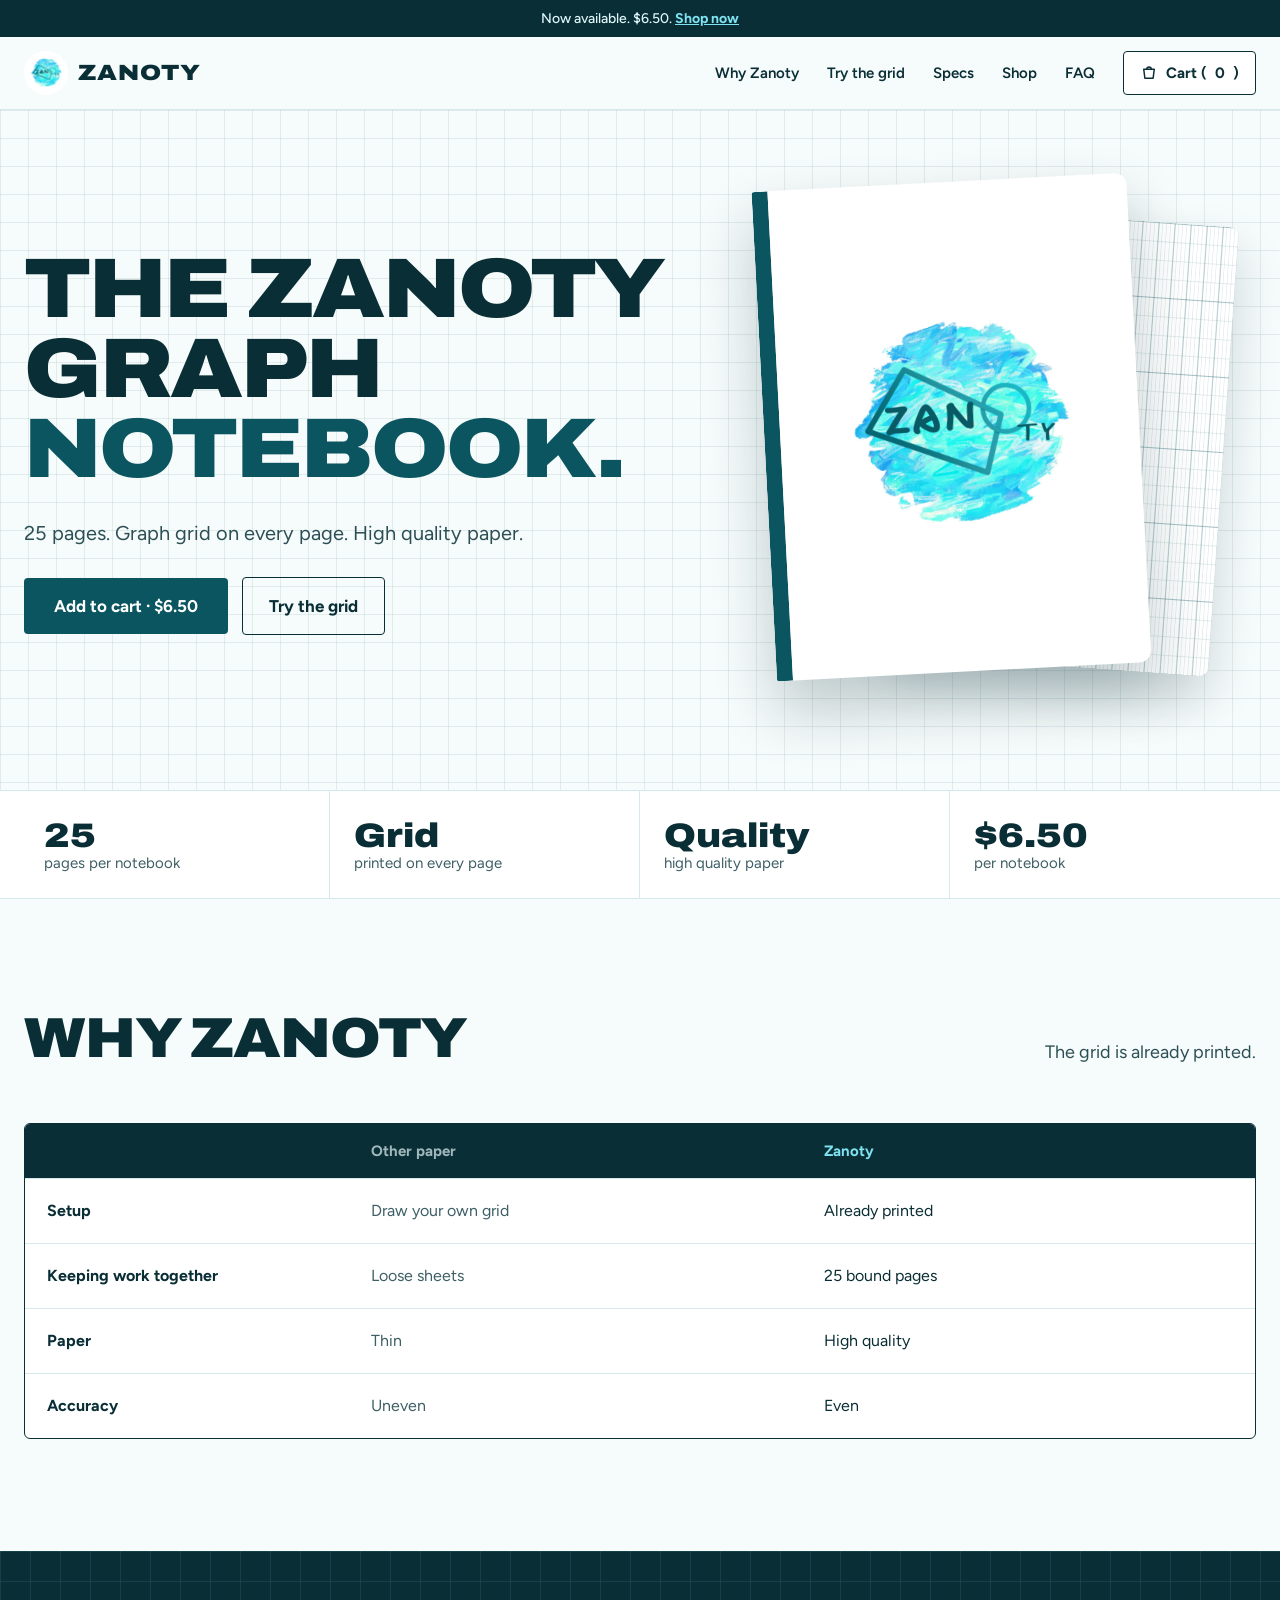
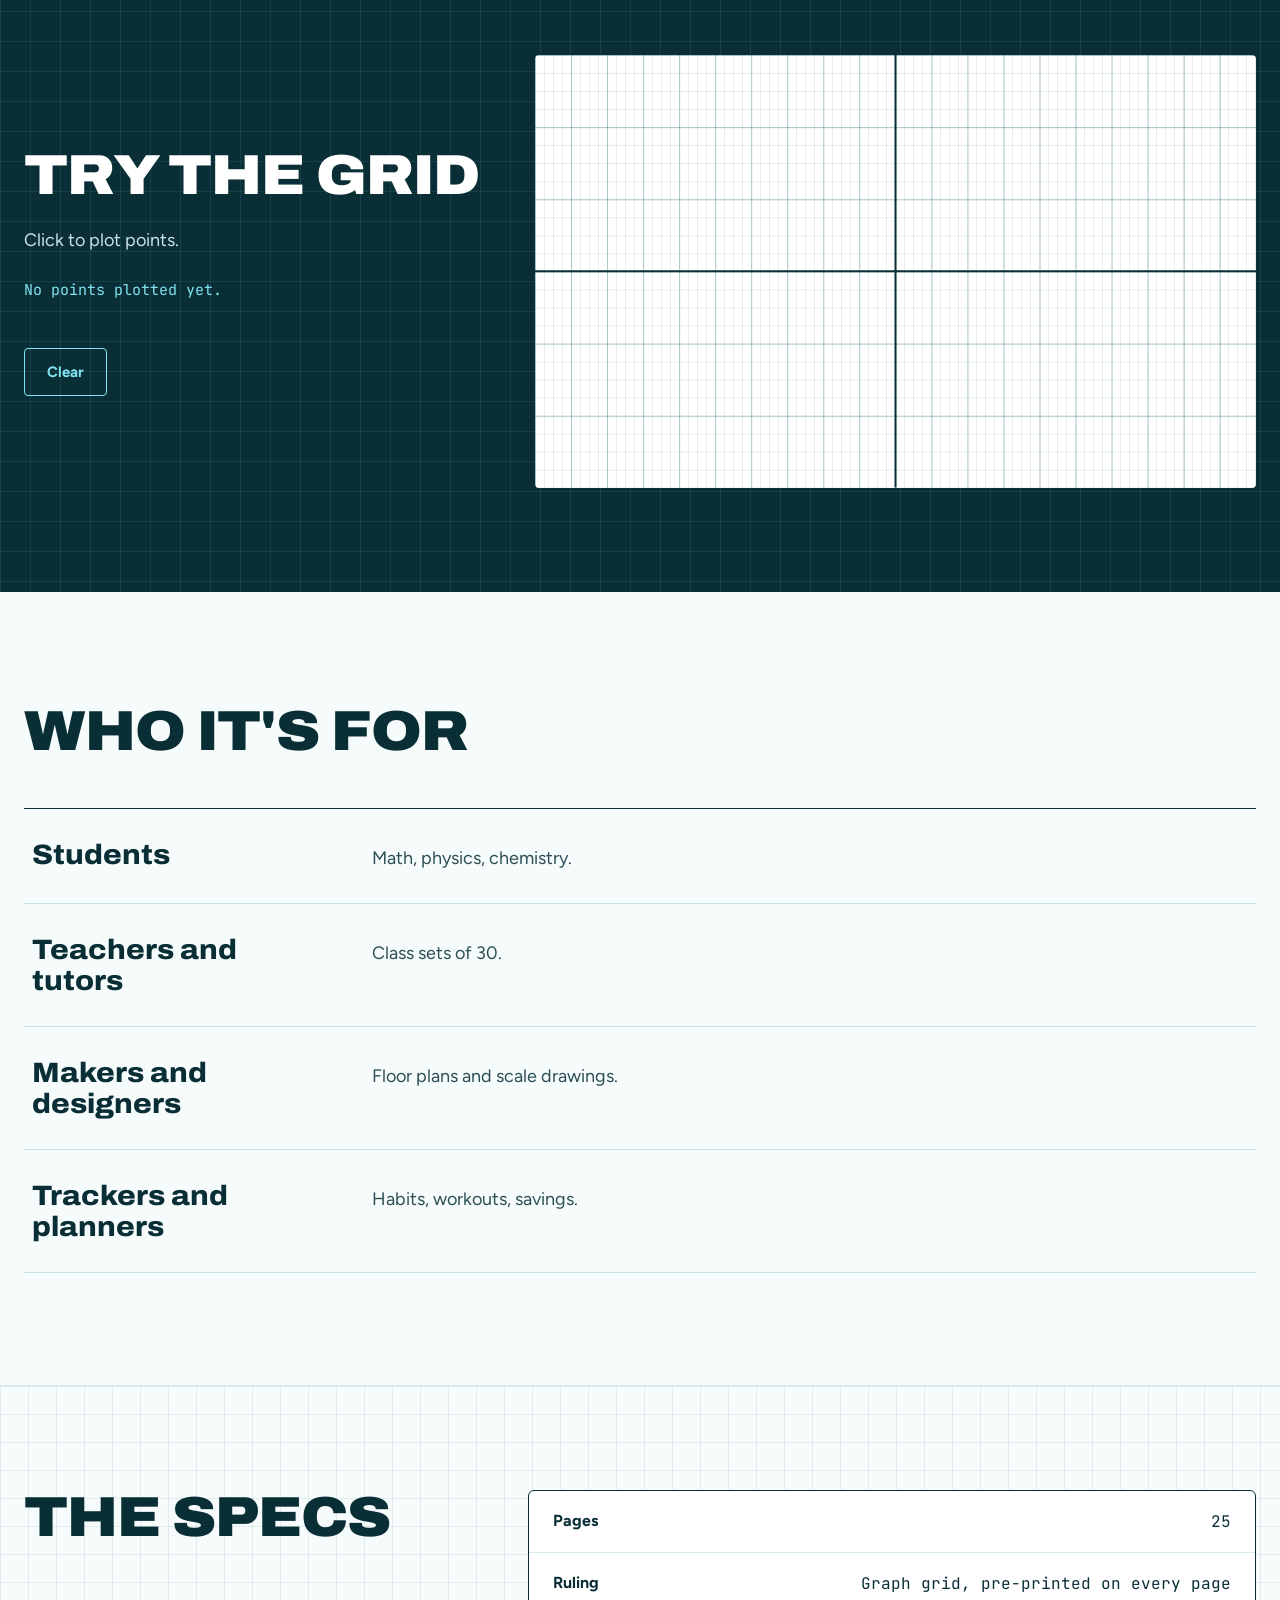
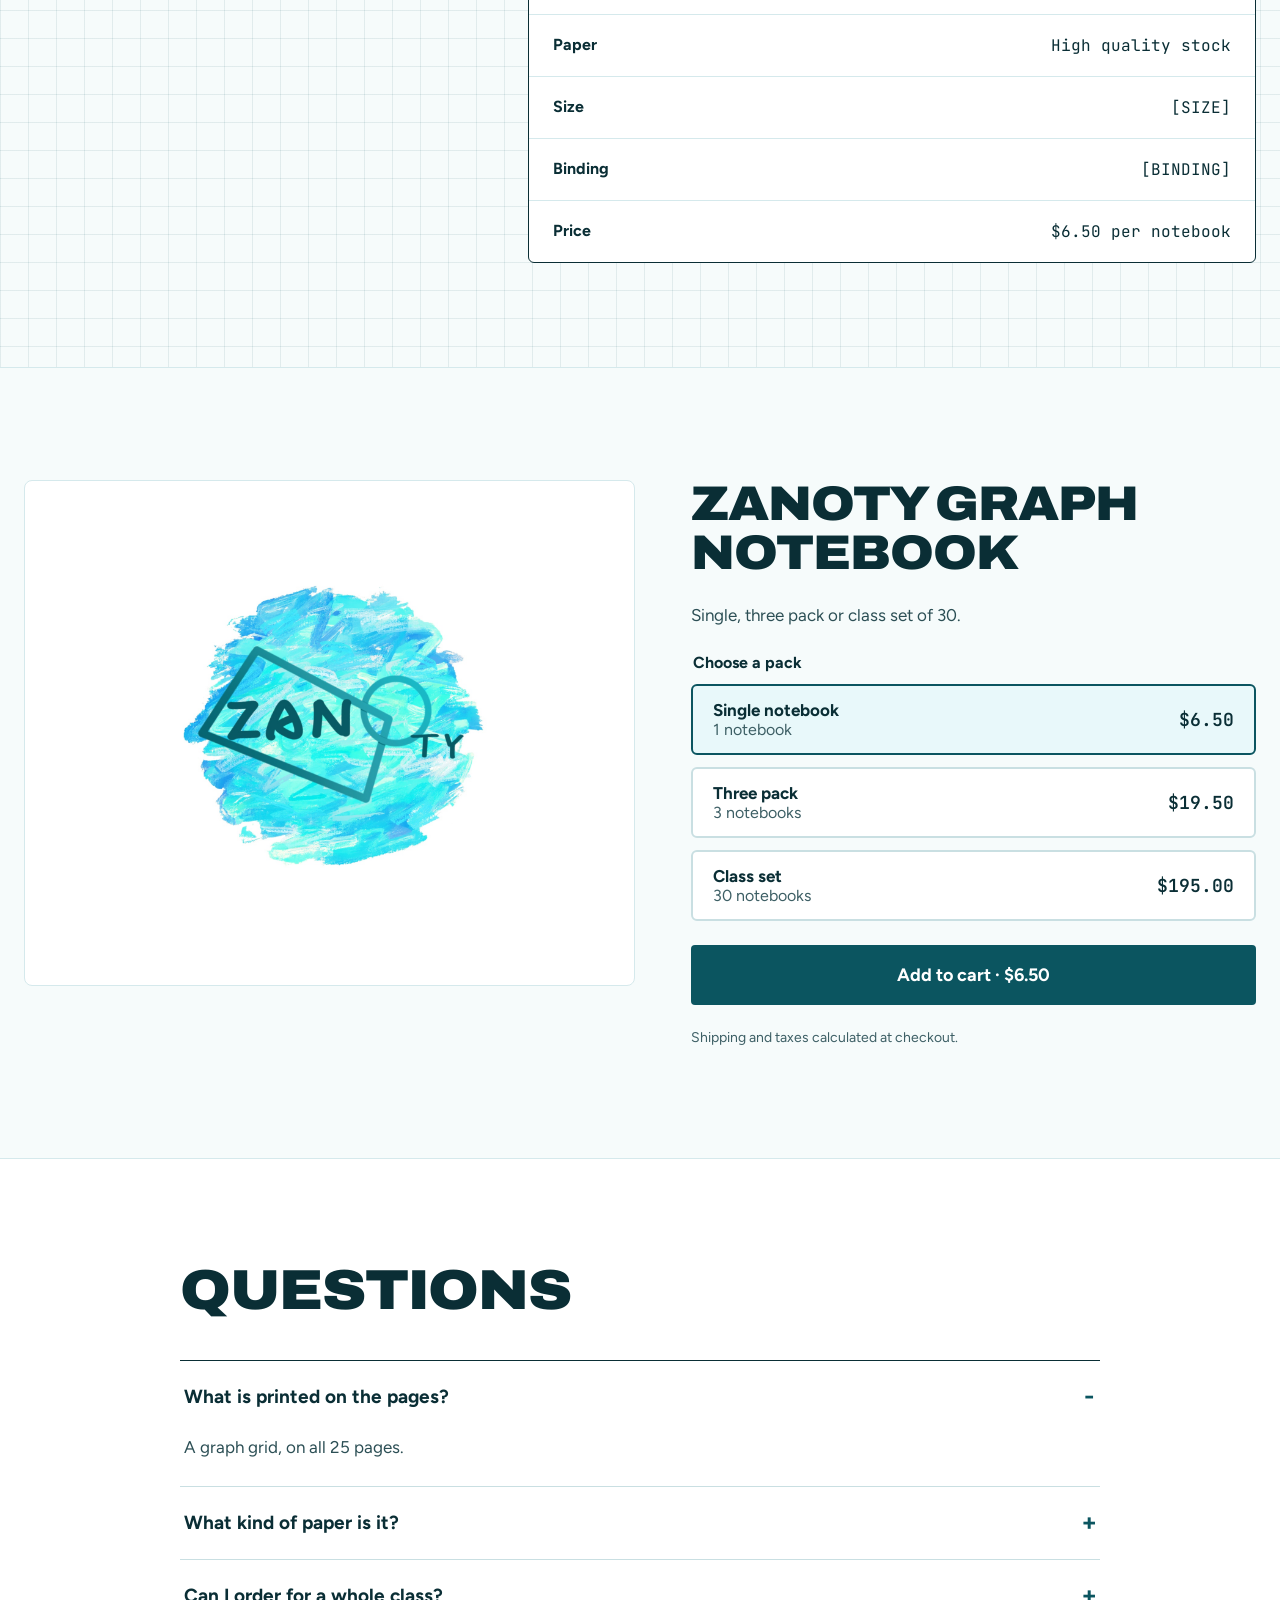
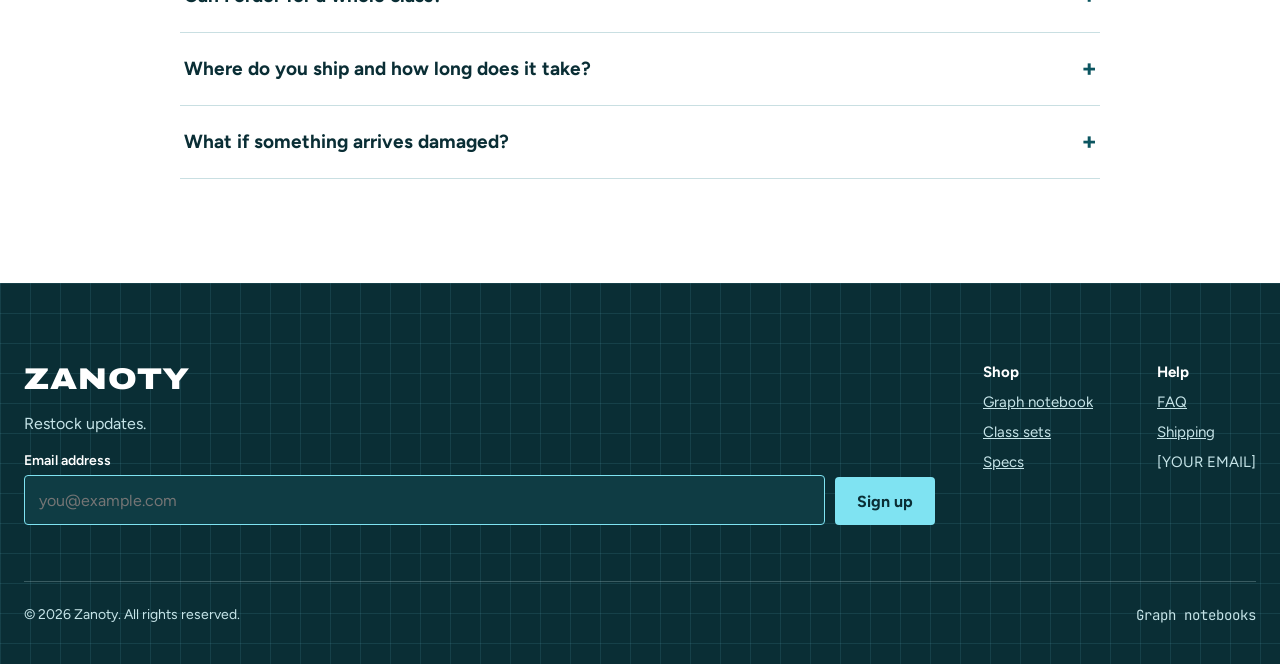
==== index.html @ 8ad33e3a "Add files via upload" ====
<!doctype html>
<html lang="en">
<head>
<meta charset="utf-8">
<meta name="viewport" content="width=device-width, initial-scale=1">
<title>Zanoty | Graph Notebook</title>
<meta name="description" content="Zanoty graph notebook. 25 pages, graph grid on every page, high quality paper. $6.50.">
<link rel="icon" href="zanoty-logo.jpg">
<link rel="preconnect" href="https://fonts.googleapis.com">
<link rel="preconnect" href="https://fonts.gstatic.com" crossorigin>
<link href="https://fonts.googleapis.com/css2?family=Archivo:wdth,wght@62..125,400..900&amp;family=Figtree:wght@400;500;600;700&amp;family=JetBrains+Mono:wght@400;600&amp;display=swap" rel="stylesheet">
<style>
body{margin:0}
html{scroll-behavior:smooth}
[hidden]{display:none!important}
button:focus-visible,a:focus-visible,input:focus-visible{outline:3px solid #1D9BB8;outline-offset:2px}
@media (prefers-reduced-motion:reduce){html{scroll-behavior:auto}}
a{color:#0B5560}a:hover{color:#06343B}
.grid{background-image:linear-gradient(rgba(11,85,96,0.09) 1px,transparent 1px),linear-gradient(90deg,rgba(11,85,96,0.09) 1px,transparent 1px);background-size:28px 28px}
.griddark{background-image:linear-gradient(rgba(127,227,242,0.10) 1px,transparent 1px),linear-gradient(90deg,rgba(127,227,242,0.10) 1px,transparent 1px);background-size:30px 30px}
.plot{background-color:#FFFFFF;background-image:linear-gradient(rgba(11,85,96,0.28) 1px,transparent 1px),linear-gradient(90deg,rgba(11,85,96,0.28) 1px,transparent 1px),linear-gradient(rgba(11,85,96,0.10) 1px,transparent 1px),linear-gradient(90deg,rgba(11,85,96,0.10) 1px,transparent 1px);background-size:5% 16.6667%,5% 16.6667%,1.25% 4.1667%,1.25% 4.1667%}
.navlink{text-decoration:none;color:#0A2E35;font-weight:600}
.navlink:hover{color:#0B5560;text-decoration:underline;text-underline-offset:6px}
.row:hover{background:rgba(60,207,224,0.08)}
</style>
</head>
<body>
<div style="font-family: 'Figtree', 'Segoe UI', Helvetica, sans-serif; color: #0A2E35; background: #F6FBFB; position: relative">

<div style="background: #0A2E35; color: #DDF6FA; font-size: 14px; padding: 10px 20px; text-align: center; font-weight: 500">Now available. $6.50. <a href="#shop" style="color: #7FE3F2; font-weight: 700">Shop now</a></div>

<header style="position: sticky; top: 0; z-index: 20; background: rgba(246,251,251,0.94); backdrop-filter: blur(8px); border-bottom: 1px solid #D5E9EC">
<div style="max-width: 1240px; margin: 0 auto; padding: 14px 24px; display: flex; flex-wrap: wrap; align-items: center; justify-content: space-between; gap: 16px">
<a href="#top" style="display: flex; align-items: center; gap: 10px; text-decoration: none; color: #0A2E35">
<img src="zanoty-logo.jpg" alt="" style="width: 44px; height: 44px; object-fit: cover; border-radius: 50%">
<span style="font-family: 'Archivo', sans-serif; font-stretch: 118%; font-weight: 900; font-size: 22px; letter-spacing: 1px">ZANOTY</span>
</a>
<nav aria-label="Main" style="display: flex; flex-wrap: wrap; align-items: center; gap: 28px; font-size: 15px">
<a class="navlink" href="#why">Why Zanoty</a>
<a class="navlink" href="#try">Try the grid</a>
<a class="navlink" href="#specs">Specs</a>
<a class="navlink" href="#shop">Shop</a>
<a class="navlink" href="#faq">FAQ</a>
<button type="button" data-action="openCart" aria-label="Open cart" style="display: flex; align-items: center; gap: 8px; height: 44px; padding: 0 16px; border: 1.5px solid #0A2E35; border-radius: 4px; background: #FFFFFF; color: #0A2E35; font-family: 'Figtree', sans-serif; font-weight: 700; font-size: 15px; cursor: pointer">
<svg width="18" height="18" viewBox="0 0 24 24" fill="none" stroke="currentColor" stroke-width="2" stroke-linecap="round" stroke-linejoin="round" aria-hidden="true"><path d="M5 7h14l-1.5 12h-11z"></path><path d="M9 7a3 3 0 0 1 6 0"></path></svg>
Cart (<span id="cartCount">0</span>)
</button>
</nav>
</div>
</header>

<section id="top" class="grid" style="border-bottom: 1px solid #D5E9EC">
<div style="max-width: 1240px; margin: 0 auto; padding: 72px 24px 88px; display: flex; flex-wrap: wrap; align-items: center; gap: 64px">
<div style="flex: 1 1 520px; min-width: 0; display: flex; flex-direction: column; gap: 28px">
<h1 style="margin: 0; font-family: 'Archivo', sans-serif; font-stretch: 112%; font-weight: 900; font-size: clamp(46px, 6.6vw, 92px); line-height: 0.95; letter-spacing: -2px; text-transform: uppercase">The Zanoty<br>graph<br><span style="color: #0B5560">notebook.</span></h1>
<p style="margin: 0; font-size: 20px; line-height: 1.6; max-width: 540px; color: #2C4F55">25 pages. Graph grid on every page. High quality paper.</p>
<div style="display: flex; flex-wrap: wrap; align-items: center; gap: 14px">
<button type="button" data-action="addSingle" style="height: 56px; padding: 0 30px; border: none; border-radius: 4px; background: #0B5560; color: #FFFFFF; font-family: 'Figtree', sans-serif; font-weight: 700; font-size: 17px; cursor: pointer">Add to cart · $6.50</button>
<a href="#try" style="display: flex; align-items: center; height: 56px; padding: 0 26px; border: 1.5px solid #0A2E35; border-radius: 4px; color: #0A2E35; text-decoration: none; font-weight: 700; font-size: 17px">Try the grid</a>
</div>
</div>
<div style="flex: 1 1 400px; min-width: 0; display: flex; justify-content: center">
<div style="position: relative; width: 100%; max-width: 460px; height: 520px">
<div class="plot" style="position: absolute; right: 0; top: 34px; width: 70%; height: 450px; border-radius: 2px 10px 10px 2px; box-shadow: 0 24px 48px rgba(10,46,53,0.18); transform: rotate(4deg)"></div>
<div style="position: absolute; left: 0; top: 0; width: 78%; height: 490px; background: #FFFFFF; border-radius: 3px 12px 12px 3px; box-shadow: 0 30px 60px rgba(10,46,53,0.24); border-left: 16px solid #0B5560; transform: rotate(-3deg); display: flex; flex-direction: column; align-items: center; justify-content: center; gap: 10px">
<img src="zanoty-logo.jpg" alt="Zanoty notebook cover" style="width: 88%; height: auto">
</div>
</div>
</div>
</div>
<div style="border-top: 1px solid #D5E9EC; background: #FFFFFF">
<div style="max-width: 1240px; margin: 0 auto; display: grid; grid-template-columns: repeat(auto-fit, minmax(220px, 1fr))">
<div style="padding: 26px 24px; border-right: 1px solid #D5E9EC"><div style="font-family: 'Archivo', sans-serif; font-stretch: 115%; font-weight: 900; font-size: 34px">25</div><div style="color: #3D5F65; font-size: 15px">pages per notebook</div></div>
<div style="padding: 26px 24px; border-right: 1px solid #D5E9EC"><div style="font-family: 'Archivo', sans-serif; font-stretch: 115%; font-weight: 900; font-size: 34px">Grid</div><div style="color: #3D5F65; font-size: 15px">printed on every page</div></div>
<div style="padding: 26px 24px; border-right: 1px solid #D5E9EC"><div style="font-family: 'Archivo', sans-serif; font-stretch: 115%; font-weight: 900; font-size: 34px">Quality</div><div style="color: #3D5F65; font-size: 15px">high quality paper</div></div>
<div style="padding: 26px 24px"><div style="font-family: 'Archivo', sans-serif; font-stretch: 115%; font-weight: 900; font-size: 34px">$6.50</div><div style="color: #3D5F65; font-size: 15px">per notebook</div></div>
</div>
</div>
</section>

<section id="why" style="max-width: 1240px; margin: 0 auto; padding: 112px 24px">
<div style="display: flex; flex-wrap: wrap; gap: 48px; align-items: flex-end; justify-content: space-between; margin-bottom: 56px">
<h2 style="margin: 0; font-family: 'Archivo', sans-serif; font-stretch: 110%; font-weight: 900; font-size: clamp(36px, 4.4vw, 60px); line-height: 1; letter-spacing: -1px; text-transform: uppercase; max-width: 680px">Why Zanoty</h2>
<p style="margin: 0; font-size: 18px; line-height: 1.65; color: #2C4F55; max-width: 420px">The grid is already printed.</p>
</div>
<div style="border: 1.5px solid #0A2E35; border-radius: 6px; overflow: hidden; background: #FFFFFF">
<div style="display: grid; grid-template-columns: minmax(140px, 1fr) minmax(0, 1.4fr) minmax(0, 1.4fr); background: #0A2E35; color: #FFFFFF; font-weight: 700; font-size: 15px">
<div style="padding: 18px 22px"></div>
<div style="padding: 18px 22px; color: #9FB8BC">Other paper</div>
<div style="padding: 18px 22px; color: #7FE3F2">Zanoty</div>
</div>
<div class="row" style="display: grid; grid-template-columns: minmax(140px, 1fr) minmax(0, 1.4fr) minmax(0, 1.4fr); border-top: 1px solid #D5E9EC; font-size: 16px; line-height: 1.5">
<div style="padding: 20px 22px; font-weight: 700">Setup</div>
<div style="padding: 20px 22px; color: #3D5F65">Draw your own grid</div>
<div style="padding: 20px 22px">Already printed</div>
</div>
<div class="row" style="display: grid; grid-template-columns: minmax(140px, 1fr) minmax(0, 1.4fr) minmax(0, 1.4fr); border-top: 1px solid #D5E9EC; font-size: 16px; line-height: 1.5">
<div style="padding: 20px 22px; font-weight: 700">Keeping work together</div>
<div style="padding: 20px 22px; color: #3D5F65">Loose sheets</div>
<div style="padding: 20px 22px">25 bound pages</div>
</div>
<div class="row" style="display: grid; grid-template-columns: minmax(140px, 1fr) minmax(0, 1.4fr) minmax(0, 1.4fr); border-top: 1px solid #D5E9EC; font-size: 16px; line-height: 1.5">
<div style="padding: 20px 22px; font-weight: 700">Paper</div>
<div style="padding: 20px 22px; color: #3D5F65">Thin</div>
<div style="padding: 20px 22px">High quality</div>
</div>
<div class="row" style="display: grid; grid-template-columns: minmax(140px, 1fr) minmax(0, 1.4fr) minmax(0, 1.4fr); border-top: 1px solid #D5E9EC; font-size: 16px; line-height: 1.5">
<div style="padding: 20px 22px; font-weight: 700">Accuracy</div>
<div style="padding: 20px 22px; color: #3D5F65">Uneven</div>
<div style="padding: 20px 22px">Even</div>
</div>
</div>
</section>

<section id="try" class="griddark" style="background-color: #0A2E35; color: #FFFFFF">
<div style="max-width: 1240px; margin: 0 auto; padding: 104px 24px; display: flex; flex-wrap: wrap; gap: 56px; align-items: center">
<div style="flex: 1 1 340px; min-width: 0; display: flex; flex-direction: column; gap: 22px">
<h2 style="margin: 0; font-family: 'Archivo', sans-serif; font-stretch: 110%; font-weight: 900; font-size: clamp(36px, 4.4vw, 58px); line-height: 1; letter-spacing: -1px; text-transform: uppercase">Try the grid</h2>
<p style="margin: 0; font-size: 18px; line-height: 1.65; color: #C6E4E8">Click to plot points.</p>
<div style="font-family: 'JetBrains Mono', Consolas, monospace; font-size: 15px; color: #7FE3F2; min-height: 48px; line-height: 1.7"><span id="coordText">No points plotted yet.</span></div>
<button type="button" data-action="clearPlot" style="align-self: flex-start; height: 48px; padding: 0 22px; border: 1.5px solid #7FE3F2; border-radius: 4px; background: transparent; color: #7FE3F2; font-family: 'Figtree', sans-serif; font-weight: 700; font-size: 15px; cursor: pointer">Clear</button>
</div>
<div style="flex: 1.4 1 560px; min-width: 0; overflow-x: auto">
<div class="plot" id="plotArea" data-action="plot" style="position: relative; min-width: 520px; aspect-ratio: 5 / 3; border-radius: 4px; cursor: crosshair; box-shadow: 0 30px 60px rgba(0,0,0,0.35)">
<svg viewBox="0 0 20 12" preserveAspectRatio="none" width="100%" height="100%" aria-hidden="true" style="position: absolute; inset: 0; pointer-events: none">
<line x1="10" y1="0" x2="10" y2="12" stroke="#0A2E35" stroke-width="2" vector-effect="non-scaling-stroke"></line>
<line x1="0" y1="6" x2="20" y2="6" stroke="#0A2E35" stroke-width="2" vector-effect="non-scaling-stroke"></line>
<polyline id="poly" points="" fill="none" stroke="#1D9BB8" stroke-width="3.5" stroke-linejoin="round" stroke-linecap="round" vector-effect="non-scaling-stroke"></polyline>
</svg>

</div>
</div>
</div>
</section>

<section style="max-width: 1240px; margin: 0 auto; padding: 112px 24px">
<h2 style="margin: 0 0 48px; font-family: 'Archivo', sans-serif; font-stretch: 110%; font-weight: 900; font-size: clamp(36px, 4.4vw, 60px); line-height: 1; letter-spacing: -1px; text-transform: uppercase">Who it's for</h2>
<div style="border-top: 1.5px solid #0A2E35">
<div class="row" style="display: flex; flex-wrap: wrap; gap: 12px 40px; padding: 30px 8px; border-bottom: 1px solid #C9DFE2; align-items: baseline">
<div style="flex: 0 0 300px; font-family: 'Archivo', sans-serif; font-stretch: 108%; font-weight: 800; font-size: 28px">Students</div>
<p style="flex: 1 1 380px; margin: 0; font-size: 18px; line-height: 1.6; color: #2C4F55">Math, physics, chemistry.</p>
</div>
<div class="row" style="display: flex; flex-wrap: wrap; gap: 12px 40px; padding: 30px 8px; border-bottom: 1px solid #C9DFE2; align-items: baseline">
<div style="flex: 0 0 300px; font-family: 'Archivo', sans-serif; font-stretch: 108%; font-weight: 800; font-size: 28px">Teachers and tutors</div>
<p style="flex: 1 1 380px; margin: 0; font-size: 18px; line-height: 1.6; color: #2C4F55">Class sets of 30.</p>
</div>
<div class="row" style="display: flex; flex-wrap: wrap; gap: 12px 40px; padding: 30px 8px; border-bottom: 1px solid #C9DFE2; align-items: baseline">
<div style="flex: 0 0 300px; font-family: 'Archivo', sans-serif; font-stretch: 108%; font-weight: 800; font-size: 28px">Makers and designers</div>
<p style="flex: 1 1 380px; margin: 0; font-size: 18px; line-height: 1.6; color: #2C4F55">Floor plans and scale drawings.</p>
</div>
<div class="row" style="display: flex; flex-wrap: wrap; gap: 12px 40px; padding: 30px 8px; border-bottom: 1px solid #C9DFE2; align-items: baseline">
<div style="flex: 0 0 300px; font-family: 'Archivo', sans-serif; font-stretch: 108%; font-weight: 800; font-size: 28px">Trackers and planners</div>
<p style="flex: 1 1 380px; margin: 0; font-size: 18px; line-height: 1.6; color: #2C4F55">Habits, workouts, savings.</p>
</div>
</div>
</section>

<section id="specs" class="grid" style="border-top: 1px solid #D5E9EC; border-bottom: 1px solid #D5E9EC">
<div style="max-width: 1240px; margin: 0 auto; padding: 104px 24px; display: flex; flex-wrap: wrap; gap: 56px">
<div style="flex: 1 1 320px; min-width: 0">
<h2 style="margin: 0 0 18px; font-family: 'Archivo', sans-serif; font-stretch: 110%; font-weight: 900; font-size: clamp(36px, 4.4vw, 58px); line-height: 1; letter-spacing: -1px; text-transform: uppercase">The specs</h2>

</div>
<dl style="flex: 1.6 1 520px; min-width: 0; margin: 0; background: #FFFFFF; border: 1.5px solid #0A2E35; border-radius: 6px">
<div style="display: flex; flex-wrap: wrap; justify-content: space-between; gap: 8px 24px; padding: 20px 24px; border-bottom: 1px solid #D5E9EC"><dt style="font-weight: 700">Pages</dt><dd style="margin: 0; font-family: 'JetBrains Mono', monospace">25</dd></div>
<div style="display: flex; flex-wrap: wrap; justify-content: space-between; gap: 8px 24px; padding: 20px 24px; border-bottom: 1px solid #D5E9EC"><dt style="font-weight: 700">Ruling</dt><dd style="margin: 0; font-family: 'JetBrains Mono', monospace">Graph grid, pre-printed on every page</dd></div>
<div style="display: flex; flex-wrap: wrap; justify-content: space-between; gap: 8px 24px; padding: 20px 24px; border-bottom: 1px solid #D5E9EC"><dt style="font-weight: 700">Paper</dt><dd style="margin: 0; font-family: 'JetBrains Mono', monospace">High quality stock</dd></div>
<div style="display: flex; flex-wrap: wrap; justify-content: space-between; gap: 8px 24px; padding: 20px 24px; border-bottom: 1px solid #D5E9EC"><dt style="font-weight: 700">Size</dt><dd style="margin: 0; font-family: 'JetBrains Mono', monospace">[SIZE]</dd></div>
<div style="display: flex; flex-wrap: wrap; justify-content: space-between; gap: 8px 24px; padding: 20px 24px; border-bottom: 1px solid #D5E9EC"><dt style="font-weight: 700">Binding</dt><dd style="margin: 0; font-family: 'JetBrains Mono', monospace">[BINDING]</dd></div>
<div style="display: flex; flex-wrap: wrap; justify-content: space-between; gap: 8px 24px; padding: 20px 24px"><dt style="font-weight: 700">Price</dt><dd style="margin: 0; font-family: 'JetBrains Mono', monospace">$6.50 per notebook</dd></div>
</dl>
</div>
</section>

<section id="shop" style="max-width: 1240px; margin: 0 auto; padding: 112px 24px">
<div style="display: flex; flex-wrap: wrap; gap: 56px; align-items: flex-start">
<div style="flex: 1 1 420px; min-width: 0; background: #FFFFFF; border: 1px solid #D5E9EC; border-radius: 8px; padding: 32px; display: flex; justify-content: center">
<img src="zanoty-logo.jpg" alt="Zanoty graph notebook" style="width: 100%; max-width: 440px; height: auto">
</div>
<div style="flex: 1 1 440px; min-width: 0; display: flex; flex-direction: column; gap: 24px">
<h2 style="margin: 0; font-family: 'Archivo', sans-serif; font-stretch: 110%; font-weight: 900; font-size: clamp(34px, 3.8vw, 50px); line-height: 1; letter-spacing: -1px; text-transform: uppercase">Zanoty Graph Notebook</h2>
<p style="margin: 0; font-size: 17px; line-height: 1.65; color: #2C4F55">Single, three pack or class set of 30.</p>
<fieldset style="margin: 0; padding: 0; border: none; display: flex; flex-direction: column; gap: 12px">
<legend style="font-weight: 700; margin-bottom: 12px">Choose a pack</legend>
<div id="packs" style="display: flex; flex-direction: column; gap: 12px"></div>
</fieldset>
<button type="button" data-action="addSelected" style="height: 60px; border: none; border-radius: 4px; background: #0B5560; color: #FFFFFF; font-family: 'Figtree', sans-serif; font-weight: 700; font-size: 18px; cursor: pointer">Add to cart · <span id="selectedPrice">$6.50</span></button>
<p style="margin: 0; font-size: 14px; color: #3D5F65">Shipping and taxes calculated at checkout.</p>
</div>
</div>
</section>

<section id="faq" style="border-top: 1px solid #D5E9EC; background: #FFFFFF">
<div style="max-width: 920px; margin: 0 auto; padding: 104px 24px">
<h2 style="margin: 0 0 40px; font-family: 'Archivo', sans-serif; font-stretch: 110%; font-weight: 900; font-size: clamp(36px, 4.4vw, 58px); line-height: 1; letter-spacing: -1px; text-transform: uppercase">Questions</h2>
<div style="border-top: 1.5px solid #0A2E35">
<div id="faqs"></div>
</div>
</div>
</section>

<footer class="griddark" style="background-color: #0A2E35; color: #C6E4E8">
<div style="max-width: 1240px; margin: 0 auto; padding: 80px 24px 40px; display: flex; flex-direction: column; gap: 56px">
<div style="display: flex; flex-wrap: wrap; gap: 48px; justify-content: space-between">
<div style="flex: 1 1 380px; min-width: 0; display: flex; flex-direction: column; gap: 16px">
<span style="font-family: 'Archivo', sans-serif; font-stretch: 118%; font-weight: 900; font-size: 30px; color: #FFFFFF; letter-spacing: 1px">ZANOTY</span>
<p style="margin: 0; font-size: 16px; line-height: 1.6; max-width: 360px">Restock updates.</p>
<div id="signupForm" style="display: flex; flex-wrap: wrap; gap: 10px; align-items: flex-end">
<div style="display: flex; flex-direction: column; gap: 6px; flex: 1 1 220px">
<label for="zanoty-email" style="font-size: 14px; font-weight: 600; color: #FFFFFF">Email address</label>
<input id="zanoty-email" type="email" placeholder="you@example.com" style="height: 48px; padding: 0 14px; border: 1.5px solid #7FE3F2; border-radius: 4px; background: #0F3C44; color: #FFFFFF; font-family: 'Figtree', sans-serif; font-size: 16px">
</div>
<button type="button" data-action="subscribe" style="height: 48px; padding: 0 22px; border: none; border-radius: 4px; background: #7FE3F2; color: #0A2E35; font-family: 'Figtree', sans-serif; font-weight: 700; font-size: 16px; cursor: pointer">Sign up</button>
</div>

<p id="thanks" hidden role="status" style="margin: 0; font-weight: 700; color: #7FE3F2">Thanks for signing up.</p>

</div>
<div style="display: flex; flex-wrap: wrap; gap: 64px">
<div style="display: flex; flex-direction: column; gap: 12px; font-size: 15px">
<span style="font-weight: 700; color: #FFFFFF">Shop</span>
<a href="#shop" style="color: #C6E4E8">Graph notebook</a>
<a href="#shop" style="color: #C6E4E8">Class sets</a>
<a href="#specs" style="color: #C6E4E8">Specs</a>
</div>
<div style="display: flex; flex-direction: column; gap: 12px; font-size: 15px">
<span style="font-weight: 700; color: #FFFFFF">Help</span>
<a href="#faq" style="color: #C6E4E8">FAQ</a>
<a href="#faq" style="color: #C6E4E8">Shipping</a>
<span>[YOUR EMAIL]</span>
</div>
</div>
</div>
<div style="display: flex; flex-wrap: wrap; justify-content: space-between; gap: 12px; padding-top: 24px; border-top: 1px solid rgba(198,228,232,0.25); font-size: 14px">
<span>© 2026 Zanoty. All rights reserved.</span>
<span style="font-family: 'JetBrains Mono', monospace">Graph notebooks</span>
</div>
</div>
</footer>

<div id="cartDrawer" hidden style="position: fixed; inset: 0; z-index: 50; display: flex; justify-content: flex-end">
<button type="button" aria-label="Close cart" data-action="closeCart" style="position: absolute; inset: 0; border: none; background: rgba(10,46,53,0.45); cursor: pointer"></button>
<aside aria-label="Cart" style="position: relative; width: 100%; max-width: 420px; height: 100%; background: #FFFFFF; box-shadow: -20px 0 50px rgba(10,46,53,0.25); display: flex; flex-direction: column">
<div style="display: flex; justify-content: space-between; align-items: center; padding: 22px 24px; border-bottom: 1px solid #D5E9EC">
<span style="font-family: 'Archivo', sans-serif; font-stretch: 112%; font-weight: 900; font-size: 22px; text-transform: uppercase">Your cart</span>
<button type="button" data-action="closeCart" aria-label="Close cart" style="width: 44px; height: 44px; border: 1.5px solid #0A2E35; border-radius: 4px; background: #FFFFFF; cursor: pointer; display: flex; align-items: center; justify-content: center"><svg width="18" height="18" viewBox="0 0 24 24" fill="none" stroke="#0A2E35" stroke-width="2.2" stroke-linecap="round" aria-hidden="true"><path d="M6 6l12 12M18 6L6 18"></path></svg></button>
</div>
<div style="flex: 1; overflow-y: auto; padding: 8px 24px">
<p id="cartEmpty" style="margin: 32px 0; font-size: 17px; color: #3D5F65">Your cart is empty.</p>

<div id="cartLines"></div>
</div>
<div style="padding: 22px 24px; border-top: 1px solid #D5E9EC; display: flex; flex-direction: column; gap: 14px">
<div style="display: flex; justify-content: space-between; font-size: 18px"><span style="font-weight: 700">Subtotal</span><span style="font-family: 'JetBrains Mono', monospace; font-weight: 600"><span id="subtotal">$0.00</span></span></div>
<button type="button" style="height: 56px; border: none; border-radius: 4px; background: #0B5560; color: #FFFFFF; font-family: 'Figtree', sans-serif; font-weight: 700; font-size: 17px; cursor: pointer">Checkout</button>
</div>
</aside>
</div>


</div>

<script>
(function(){
  var PRICE=6.5;
  function money(v){return '$'+v.toFixed(2);}
  function esc(t){var d=document.createElement('div');d.textContent=t;return d.innerHTML;}
  var packs=[
    {id:'one',name:'Single notebook',units:1,detail:'1 notebook'},
    {id:'three',name:'Three pack',units:3,detail:'3 notebooks'},
    {id:'cls',name:'Class set',units:30,detail:'30 notebooks'}
  ];
  var faqs=[
    {q:'What is printed on the pages?',a:'A graph grid, on all 25 pages.'},
    {q:'What kind of paper is it?',a:'Zanoty notebooks use high quality paper. [PAPER DETAILS]'},
    {q:'Can I order for a whole class?',a:'Yes. 30 notebooks at $6.50 each. Larger orders: [YOUR EMAIL].'},
    {q:'Where do you ship and how long does it take?',a:'[SHIPPING REGIONS AND DELIVERY TIMES]'},
    {q:'What if something arrives damaged?',a:'[RETURN AND REPLACEMENT POLICY]'}
  ];
  var state={points:[],pack:'one',cart:{one:0,three:0,cls:0},faq:0};
  var $=function(id){return document.getElementById(id);};

  function renderPacks(){
    $('packs').innerHTML=packs.map(function(p){
      var on=state.pack===p.id;
      return '<button type="button" data-pack="'+p.id+'" aria-pressed="'+on+'" style="display:flex;justify-content:space-between;align-items:center;gap:16px;width:100%;min-height:64px;padding:14px 20px;border:2px solid '+(on?'#0B5560':'#C9DFE2')+';border-radius:6px;background:'+(on?'#E8F8FA':'#FFFFFF')+';color:#0A2E35;font-family:Figtree,sans-serif;font-size:16px;text-align:left;cursor:pointer">'
        +'<span><strong style="display:block;font-size:17px">'+p.name+'</strong><span style="color:#3D5F65">'+p.detail+'</span></span>'
        +'<span style="font-family:\'JetBrains Mono\',monospace;font-weight:600;font-size:18px">'+money(p.units*PRICE)+'</span></button>';
    }).join('');
    var sel=packs.filter(function(p){return p.id===state.pack;})[0];
    $('selectedPrice').textContent=money(sel.units*PRICE);
  }
  function renderFaqs(){
    $('faqs').innerHTML=faqs.map(function(f,i){
      var open=state.faq===i;
      return '<div style="border-bottom:1px solid #C9DFE2">'
        +'<button type="button" data-faq="'+i+'" aria-expanded="'+open+'" style="width:100%;min-height:72px;display:flex;justify-content:space-between;align-items:center;gap:20px;padding:18px 4px;border:none;background:transparent;color:#0A2E35;font-family:Figtree,sans-serif;font-weight:700;font-size:19px;text-align:left;cursor:pointer">'
        +'<span>'+f.q+'</span><span aria-hidden="true" style="font-family:\'JetBrains Mono\',monospace;font-size:24px;color:#0B5560">'+(open?'-':'+')+'</span></button>'
        +(open?'<p style="margin:0;padding:0 4px 24px;font-size:17px;line-height:1.7;color:#2C4F55;max-width:720px">'+f.a+'</p>':'')
        +'</div>';
    }).join('');
  }
  function renderCart(){
    var count=0,lines=[];
    packs.forEach(function(p){
      var n=state.cart[p.id];
      if(n>0){
        var nb=n*p.units;count+=nb;
        lines.push('<div style="display:flex;justify-content:space-between;align-items:center;gap:12px;padding:18px 0;border-bottom:1px solid #E3F0F2"><div style="display:flex;flex-direction:column;gap:4px"><strong>'+p.name+' × '+n+'</strong><span style="font-size:14px;color:#3D5F65">'+nb+' notebook'+(nb===1?'':'s')+'</span><button type="button" data-remove="'+p.id+'" style="align-self:flex-start;padding:6px 0;border:none;background:none;color:#0B5560;font-family:Figtree,sans-serif;font-size:14px;font-weight:600;text-decoration:underline;cursor:pointer">Remove one</button></div><span style="font-family:\'JetBrains Mono\',monospace;font-weight:600">'+money(nb*PRICE)+'</span></div>');
      }
    });
    $('cartLines').innerHTML=lines.join('');
    $('cartEmpty').hidden=lines.length>0;
    $('cartCount').textContent=count;
    $('subtotal').textContent=money(count*PRICE);
  }
  function renderPlot(){
    var area=$('plotArea');
    area.querySelectorAll('.dot').forEach(function(d){d.remove();});
    state.points.forEach(function(p){
      var d=document.createElement('div');d.className='dot';
      d.style.cssText='position:absolute;left:'+(p.x/20*100)+'%;top:'+(p.y/12*100)+'%;width:14px;height:14px;margin:-7px 0 0 -7px;border-radius:50%;background:#0A2E35;border:3px solid #FFFFFF;box-sizing:border-box;pointer-events:none';
      area.appendChild(d);
    });
    $('poly').setAttribute('points',state.points.map(function(p){return p.x+','+p.y;}).join(' '));
    $('coordText').textContent=state.points.length?state.points.map(function(p){return '('+(p.x-10)+', '+(6-p.y)+')';}).join('  '):'No points plotted yet.';
  }
  function addPack(id){state.cart[id]++;renderCart();openCart();}
  function openCart(){$('cartDrawer').hidden=false;document.body.style.overflow='hidden';}
  function closeCart(){$('cartDrawer').hidden=true;document.body.style.overflow='';}

  var actions={
    openCart:openCart,closeCart:closeCart,
    addSingle:function(){addPack('one');},
    addSelected:function(){addPack(state.pack);},
    clearPlot:function(){state.points=[];renderPlot();},
    plot:function(e,el){
      var r=el.getBoundingClientRect();
      var x=Math.max(0,Math.min(20,Math.round((e.clientX-r.left)/r.width*20)));
      var y=Math.max(0,Math.min(12,Math.round((e.clientY-r.top)/r.height*12)));
      state.points=state.points.concat([{x:x,y:y}]).slice(-12);renderPlot();
    },
    subscribe:function(){
      var v=$('zanoty-email').value;
      if(v.indexOf('@')>0){$('signupForm').hidden=true;$('thanks').hidden=false;}
    }
  };
  document.addEventListener('click',function(e){
    var t=e.target.closest('[data-pack],[data-faq],[data-remove],[data-action]');
    if(!t)return;
    if(t.dataset.pack){state.pack=t.dataset.pack;renderPacks();return;}
    if(t.dataset.faq!==undefined){var i=+t.dataset.faq;state.faq=state.faq===i?-1:i;renderFaqs();return;}
    if(t.dataset.remove){var id=t.dataset.remove;state.cart[id]=Math.max(0,state.cart[id]-1);renderCart();return;}
    var fn=actions[t.dataset.action];if(fn)fn(e,t);
  });
  document.addEventListener('keydown',function(e){if(e.key==='Escape'&&!$('cartDrawer').hidden)closeCart();});
  renderPacks();renderFaqs();renderCart();renderPlot();
})();
</script>
</body>
</html>
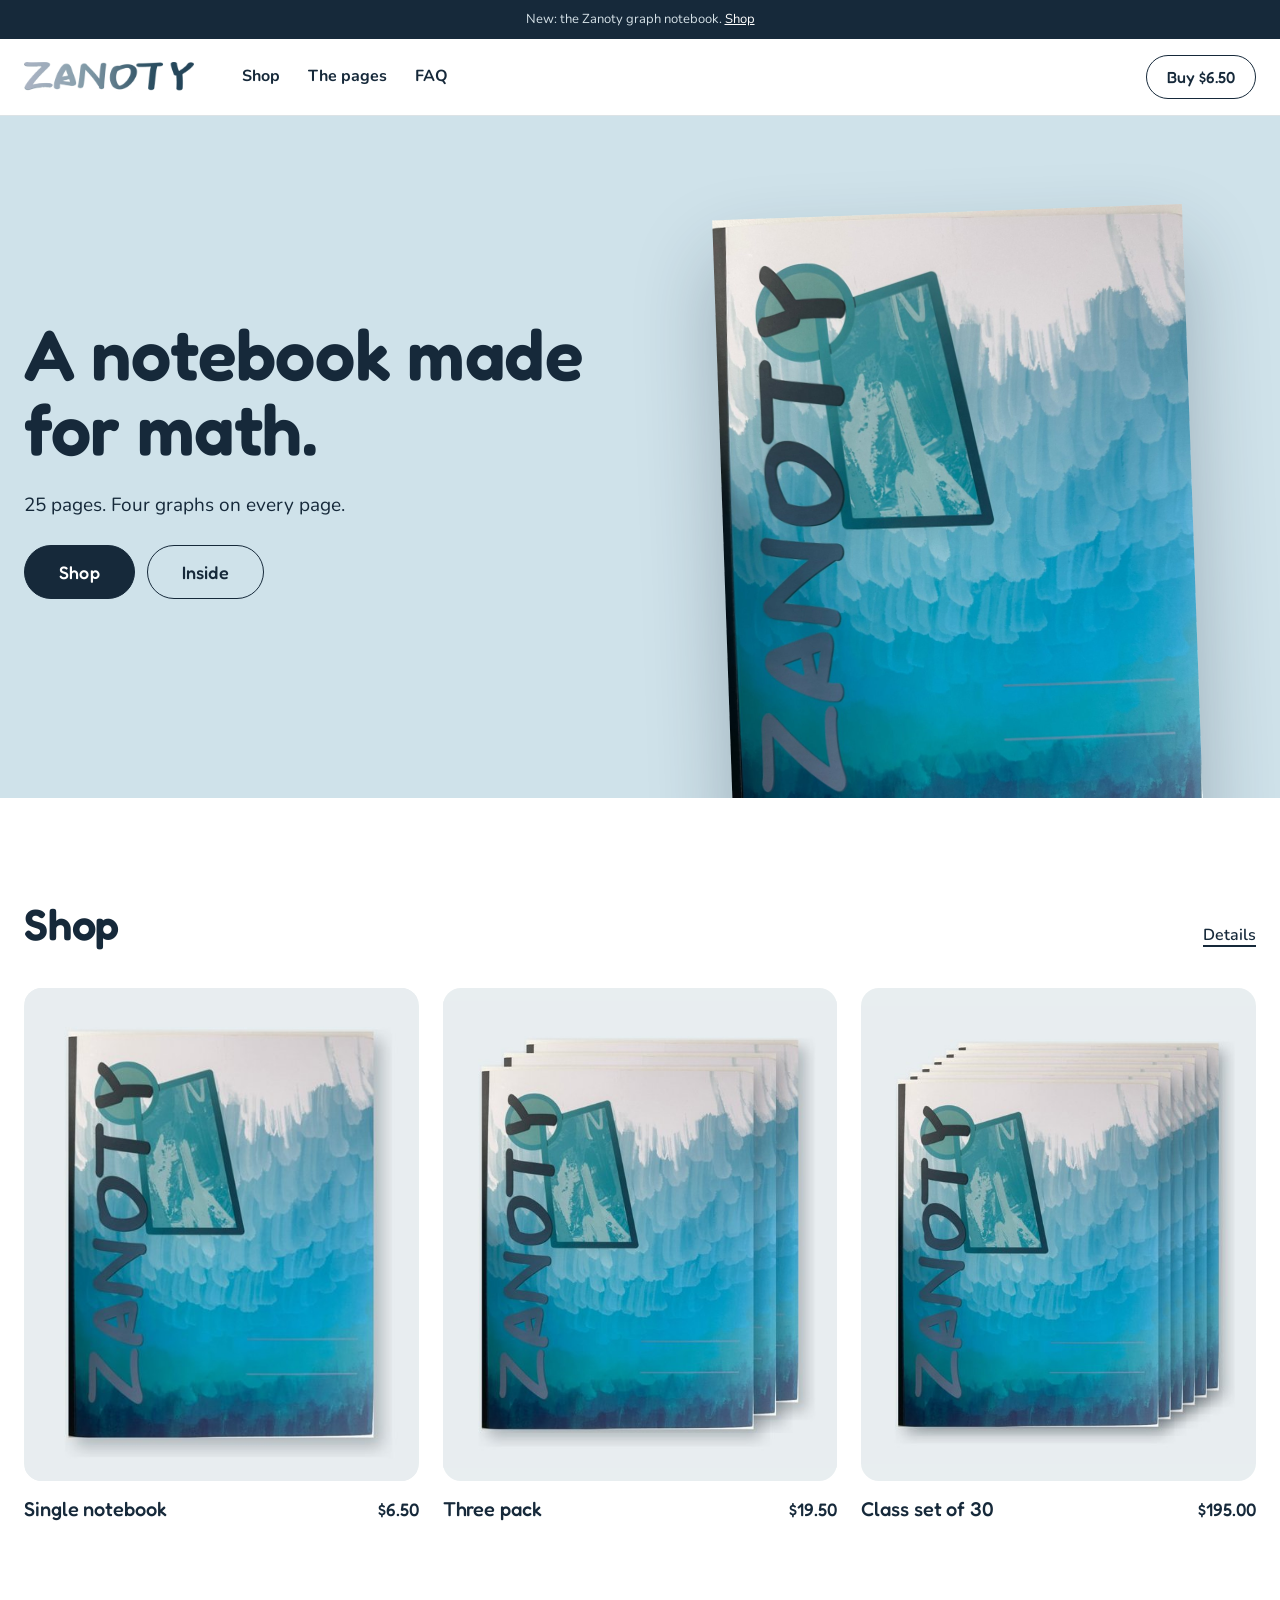
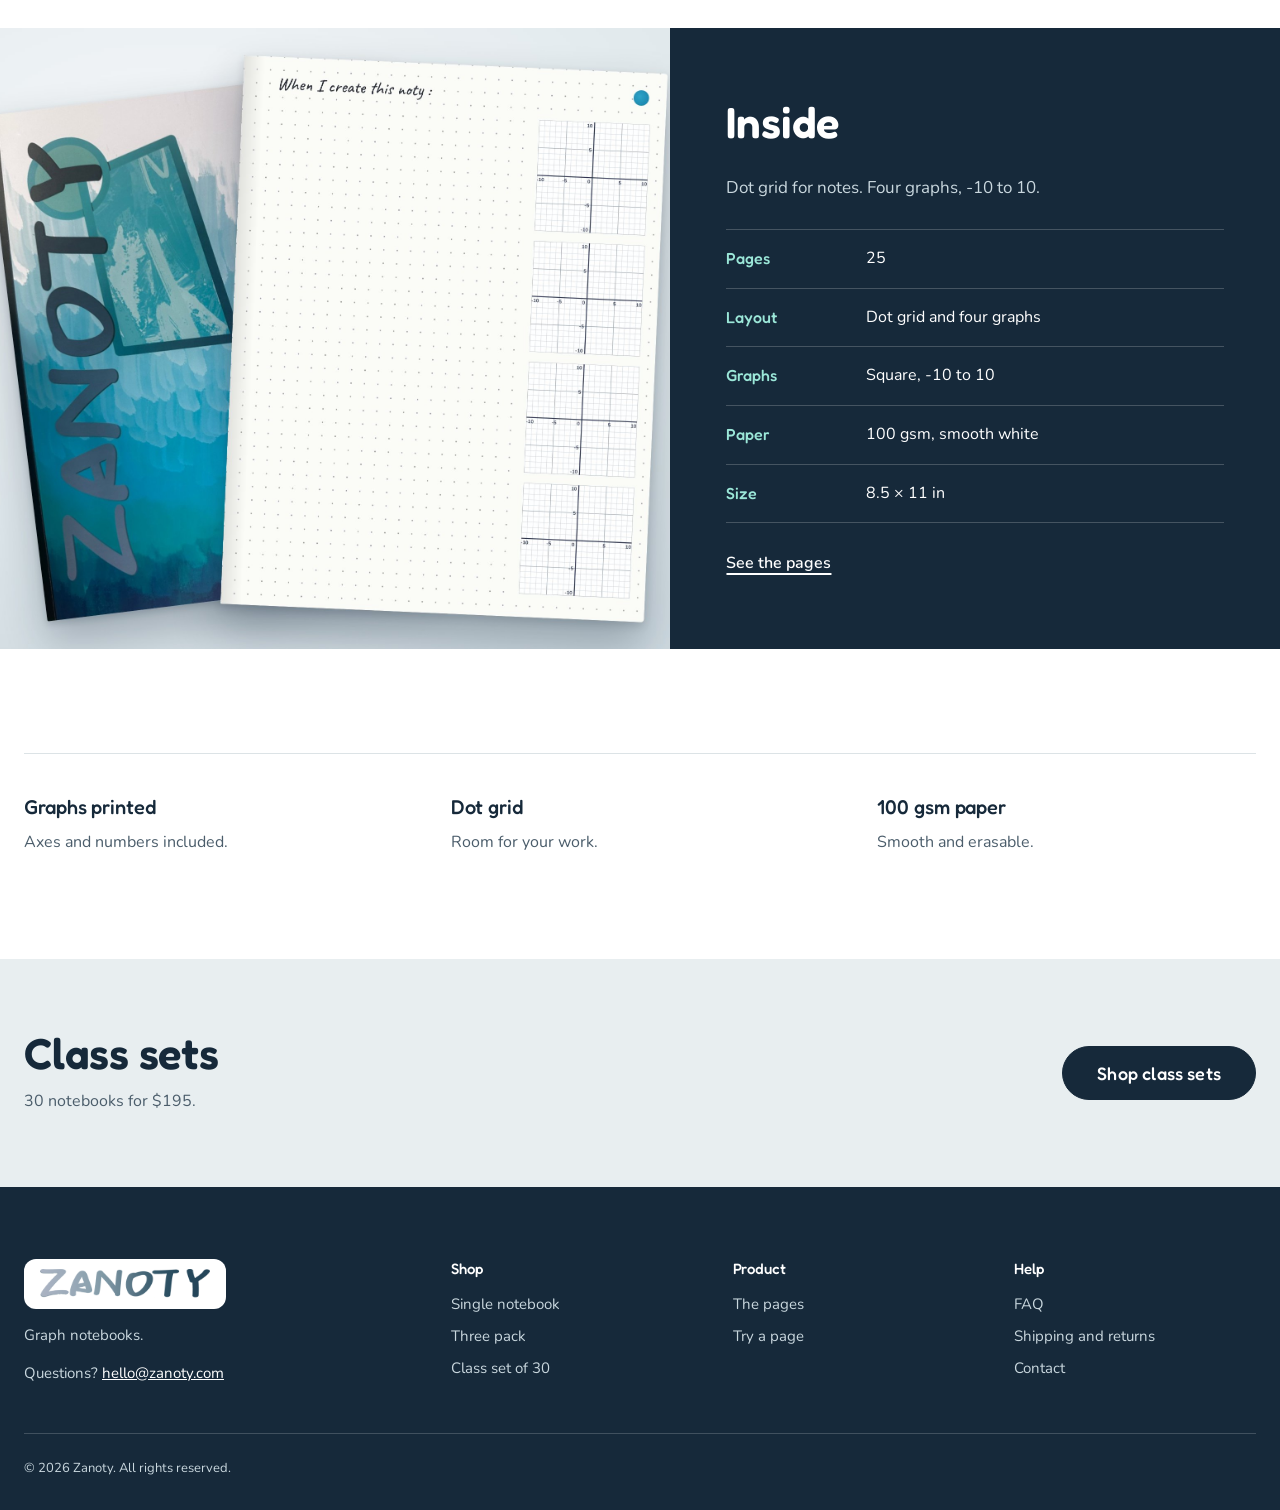
==== commit 4ead6c3a: "Add files via upload" ====
--- a/index.html
+++ b/index.html
@@ -3,359 +3,117 @@
 <head>
 <meta charset="utf-8">
 <meta name="viewport" content="width=device-width, initial-scale=1">
-<title>Zanoty | Graph Notebook</title>
-<meta name="description" content="Zanoty graph notebook. 25 pages, graph grid on every page, high quality paper. $6.50.">
-<link rel="icon" href="zanoty-logo.jpg">
-<link rel="preconnect" href="https://fonts.googleapis.com">
-<link rel="preconnect" href="https://fonts.gstatic.com" crossorigin>
-<link href="https://fonts.googleapis.com/css2?family=Archivo:wdth,wght@62..125,400..900&amp;family=Figtree:wght@400;500;600;700&amp;family=JetBrains+Mono:wght@400;600&amp;display=swap" rel="stylesheet">
-<style>
-body{margin:0}
-html{scroll-behavior:smooth}
-[hidden]{display:none!important}
-button:focus-visible,a:focus-visible,input:focus-visible{outline:3px solid #1D9BB8;outline-offset:2px}
-@media (prefers-reduced-motion:reduce){html{scroll-behavior:auto}}
-a{color:#0B5560}a:hover{color:#06343B}
-.grid{background-image:linear-gradient(rgba(11,85,96,0.09) 1px,transparent 1px),linear-gradient(90deg,rgba(11,85,96,0.09) 1px,transparent 1px);background-size:28px 28px}
-.griddark{background-image:linear-gradient(rgba(127,227,242,0.10) 1px,transparent 1px),linear-gradient(90deg,rgba(127,227,242,0.10) 1px,transparent 1px);background-size:30px 30px}
-.plot{background-color:#FFFFFF;background-image:linear-gradient(rgba(11,85,96,0.28) 1px,transparent 1px),linear-gradient(90deg,rgba(11,85,96,0.28) 1px,transparent 1px),linear-gradient(rgba(11,85,96,0.10) 1px,transparent 1px),linear-gradient(90deg,rgba(11,85,96,0.10) 1px,transparent 1px);background-size:5% 16.6667%,5% 16.6667%,1.25% 4.1667%,1.25% 4.1667%}
-.navlink{text-decoration:none;color:#0A2E35;font-weight:600}
-.navlink:hover{color:#0B5560;text-decoration:underline;text-underline-offset:6px}
-.row:hover{background:rgba(60,207,224,0.08)}
-</style>
+<title>Zanoty Graph Notebook</title>
+<meta name="description" content="Notes on one side, graphs on the other. 25 pages, four graphs on every page. $6.50.">
+<link rel="icon" href="images/favicon.png">
+<link rel="preload" href="fonts/fredoka-latin-600-normal.woff2" as="font" type="font/woff2" crossorigin>
+<link rel="stylesheet" href="style.css">
 </head>
 <body>
-<div style="font-family: 'Figtree', 'Segoe UI', Helvetica, sans-serif; color: #0A2E35; background: #F6FBFB; position: relative">
-
-<div style="background: #0A2E35; color: #DDF6FA; font-size: 14px; padding: 10px 20px; text-align: center; font-weight: 500">Now available. $6.50. <a href="#shop" style="color: #7FE3F2; font-weight: 700">Shop now</a></div>
-
-<header style="position: sticky; top: 0; z-index: 20; background: rgba(246,251,251,0.94); backdrop-filter: blur(8px); border-bottom: 1px solid #D5E9EC">
-<div style="max-width: 1240px; margin: 0 auto; padding: 14px 24px; display: flex; flex-wrap: wrap; align-items: center; justify-content: space-between; gap: 16px">
-<a href="#top" style="display: flex; align-items: center; gap: 10px; text-decoration: none; color: #0A2E35">
-<img src="zanoty-logo.jpg" alt="" style="width: 44px; height: 44px; object-fit: cover; border-radius: 50%">
-<span style="font-family: 'Archivo', sans-serif; font-stretch: 118%; font-weight: 900; font-size: 22px; letter-spacing: 1px">ZANOTY</span>
-</a>
-<nav aria-label="Main" style="display: flex; flex-wrap: wrap; align-items: center; gap: 28px; font-size: 15px">
-<a class="navlink" href="#why">Why Zanoty</a>
-<a class="navlink" href="#try">Try the grid</a>
-<a class="navlink" href="#specs">Specs</a>
-<a class="navlink" href="#shop">Shop</a>
-<a class="navlink" href="#faq">FAQ</a>
-<button type="button" data-action="openCart" aria-label="Open cart" style="display: flex; align-items: center; gap: 8px; height: 44px; padding: 0 16px; border: 1.5px solid #0A2E35; border-radius: 4px; background: #FFFFFF; color: #0A2E35; font-family: 'Figtree', sans-serif; font-weight: 700; font-size: 15px; cursor: pointer">
-<svg width="18" height="18" viewBox="0 0 24 24" fill="none" stroke="currentColor" stroke-width="2" stroke-linecap="round" stroke-linejoin="round" aria-hidden="true"><path d="M5 7h14l-1.5 12h-11z"></path><path d="M9 7a3 3 0 0 1 6 0"></path></svg>
-Cart (<span id="cartCount">0</span>)
-</button>
+<div class="topbar">New: the Zanoty graph notebook. <a href="shop.html">Shop</a></div>
+<header class="site-header">
+<div class="wrap">
+<a class="brand" href="index.html" aria-label="Zanoty home"><img src="images/logo-word.png" alt="Zanoty"></a>
+<nav class="nav" aria-label="Main">
+<a href="shop.html">Shop</a>
+<a href="pages.html">The pages</a>
+<a href="faq.html">FAQ</a>
 </nav>
+<div class="header-end"><a href="shop.html">Buy $6.50</a></div>
 </div>
 </header>
+<main>
 
-<section id="top" class="grid" style="border-bottom: 1px solid #D5E9EC">
-<div style="max-width: 1240px; margin: 0 auto; padding: 72px 24px 88px; display: flex; flex-wrap: wrap; align-items: center; gap: 64px">
-<div style="flex: 1 1 520px; min-width: 0; display: flex; flex-direction: column; gap: 28px">
-<h1 style="margin: 0; font-family: 'Archivo', sans-serif; font-stretch: 112%; font-weight: 900; font-size: clamp(46px, 6.6vw, 92px); line-height: 0.95; letter-spacing: -2px; text-transform: uppercase">The Zanoty<br>graph<br><span style="color: #0B5560">notebook.</span></h1>
-<p style="margin: 0; font-size: 20px; line-height: 1.6; max-width: 540px; color: #2C4F55">25 pages. Graph grid on every page. High quality paper.</p>
-<div style="display: flex; flex-wrap: wrap; align-items: center; gap: 14px">
-<button type="button" data-action="addSingle" style="height: 56px; padding: 0 30px; border: none; border-radius: 4px; background: #0B5560; color: #FFFFFF; font-family: 'Figtree', sans-serif; font-weight: 700; font-size: 17px; cursor: pointer">Add to cart · $6.50</button>
-<a href="#try" style="display: flex; align-items: center; height: 56px; padding: 0 26px; border: 1.5px solid #0A2E35; border-radius: 4px; color: #0A2E35; text-decoration: none; font-weight: 700; font-size: 17px">Try the grid</a>
+<section class="hero">
+<div class="wrap">
+<div class="hero-copy">
+<h1>A notebook made for math.</h1>
+<p>25 pages. Four graphs on every page.</p>
+<div class="hero-actions"><a class="btn" href="shop.html">Shop</a><a class="btn ghost" href="pages.html">Inside</a></div>
 </div>
+<div class="hero-photo"><img src="images/cover-front.jpg" alt="Front cover of the Zanoty notebook"></div>
 </div>
-<div style="flex: 1 1 400px; min-width: 0; display: flex; justify-content: center">
-<div style="position: relative; width: 100%; max-width: 460px; height: 520px">
-<div class="plot" style="position: absolute; right: 0; top: 34px; width: 70%; height: 450px; border-radius: 2px 10px 10px 2px; box-shadow: 0 24px 48px rgba(10,46,53,0.18); transform: rotate(4deg)"></div>
-<div style="position: absolute; left: 0; top: 0; width: 78%; height: 490px; background: #FFFFFF; border-radius: 3px 12px 12px 3px; box-shadow: 0 30px 60px rgba(10,46,53,0.24); border-left: 16px solid #0B5560; transform: rotate(-3deg); display: flex; flex-direction: column; align-items: center; justify-content: center; gap: 10px">
-<img src="zanoty-logo.jpg" alt="Zanoty notebook cover" style="width: 88%; height: auto">
-</div>
-</div>
-</div>
-</div>
-<div style="border-top: 1px solid #D5E9EC; background: #FFFFFF">
-<div style="max-width: 1240px; margin: 0 auto; display: grid; grid-template-columns: repeat(auto-fit, minmax(220px, 1fr))">
-<div style="padding: 26px 24px; border-right: 1px solid #D5E9EC"><div style="font-family: 'Archivo', sans-serif; font-stretch: 115%; font-weight: 900; font-size: 34px">25</div><div style="color: #3D5F65; font-size: 15px">pages per notebook</div></div>
-<div style="padding: 26px 24px; border-right: 1px solid #D5E9EC"><div style="font-family: 'Archivo', sans-serif; font-stretch: 115%; font-weight: 900; font-size: 34px">Grid</div><div style="color: #3D5F65; font-size: 15px">printed on every page</div></div>
-<div style="padding: 26px 24px; border-right: 1px solid #D5E9EC"><div style="font-family: 'Archivo', sans-serif; font-stretch: 115%; font-weight: 900; font-size: 34px">Quality</div><div style="color: #3D5F65; font-size: 15px">high quality paper</div></div>
-<div style="padding: 26px 24px"><div style="font-family: 'Archivo', sans-serif; font-stretch: 115%; font-weight: 900; font-size: 34px">$6.50</div><div style="color: #3D5F65; font-size: 15px">per notebook</div></div>
+</section>
+
+<section class="section">
+<div class="wrap">
+<div class="section-head"><h2>Shop</h2><a class="link" href="shop.html">Details</a></div>
+<div class="tiles">
+<a class="tile" href="shop.html?pack=one"><div class="tile-img"><img src="images/pack-1.jpg" alt="One Zanoty notebook"></div><div class="tile-meta"><h3>Single notebook</h3><span>$6.50</span></div></a>
+<a class="tile" href="shop.html?pack=three"><div class="tile-img"><img src="images/pack-3.jpg" alt="Three Zanoty notebooks"></div><div class="tile-meta"><h3>Three pack</h3><span>$19.50</span></div></a>
+<a class="tile" href="shop.html?pack=class"><div class="tile-img"><img src="images/pack-30.jpg" alt="A stack of Zanoty notebooks"></div><div class="tile-meta"><h3>Class set of 30</h3><span>$195.00</span></div></a>
 </div>
 </div>
 </section>
 
-<section id="why" style="max-width: 1240px; margin: 0 auto; padding: 112px 24px">
-<div style="display: flex; flex-wrap: wrap; gap: 48px; align-items: flex-end; justify-content: space-between; margin-bottom: 56px">
-<h2 style="margin: 0; font-family: 'Archivo', sans-serif; font-stretch: 110%; font-weight: 900; font-size: clamp(36px, 4.4vw, 60px); line-height: 1; letter-spacing: -1px; text-transform: uppercase; max-width: 680px">Why Zanoty</h2>
-<p style="margin: 0; font-size: 18px; line-height: 1.65; color: #2C4F55; max-width: 420px">The grid is already printed.</p>
+<section class="feature">
+<div class="feature-img"><img src="images/inside-mockup.jpg" alt="An inside page with a dot grid on the left and four graphs on the right"></div>
+<div class="feature-copy">
+<h2>Inside</h2>
+<p>Dot grid for notes. Four graphs, -10 to 10.</p>
+<ul class="spec-list">
+<li><b>Pages</b><span>25</span></li>
+<li><b>Layout</b><span>Dot grid and four graphs</span></li>
+<li><b>Graphs</b><span>Square, -10 to 10</span></li>
+<li><b>Paper</b><span>100 gsm, smooth white</span></li>
+<li><b>Size</b><span>8.5 × 11 in</span></li>
+</ul>
+<a class="link" href="pages.html" style="color:#FFFFFF">See the pages</a>
 </div>
-<div style="border: 1.5px solid #0A2E35; border-radius: 6px; overflow: hidden; background: #FFFFFF">
-<div style="display: grid; grid-template-columns: minmax(140px, 1fr) minmax(0, 1.4fr) minmax(0, 1.4fr); background: #0A2E35; color: #FFFFFF; font-weight: 700; font-size: 15px">
-<div style="padding: 18px 22px"></div>
-<div style="padding: 18px 22px; color: #9FB8BC">Other paper</div>
-<div style="padding: 18px 22px; color: #7FE3F2">Zanoty</div>
-</div>
-<div class="row" style="display: grid; grid-template-columns: minmax(140px, 1fr) minmax(0, 1.4fr) minmax(0, 1.4fr); border-top: 1px solid #D5E9EC; font-size: 16px; line-height: 1.5">
-<div style="padding: 20px 22px; font-weight: 700">Setup</div>
-<div style="padding: 20px 22px; color: #3D5F65">Draw your own grid</div>
-<div style="padding: 20px 22px">Already printed</div>
-</div>
-<div class="row" style="display: grid; grid-template-columns: minmax(140px, 1fr) minmax(0, 1.4fr) minmax(0, 1.4fr); border-top: 1px solid #D5E9EC; font-size: 16px; line-height: 1.5">
-<div style="padding: 20px 22px; font-weight: 700">Keeping work together</div>
-<div style="padding: 20px 22px; color: #3D5F65">Loose sheets</div>
-<div style="padding: 20px 22px">25 bound pages</div>
-</div>
-<div class="row" style="display: grid; grid-template-columns: minmax(140px, 1fr) minmax(0, 1.4fr) minmax(0, 1.4fr); border-top: 1px solid #D5E9EC; font-size: 16px; line-height: 1.5">
-<div style="padding: 20px 22px; font-weight: 700">Paper</div>
-<div style="padding: 20px 22px; color: #3D5F65">Thin</div>
-<div style="padding: 20px 22px">High quality</div>
-</div>
-<div class="row" style="display: grid; grid-template-columns: minmax(140px, 1fr) minmax(0, 1.4fr) minmax(0, 1.4fr); border-top: 1px solid #D5E9EC; font-size: 16px; line-height: 1.5">
-<div style="padding: 20px 22px; font-weight: 700">Accuracy</div>
-<div style="padding: 20px 22px; color: #3D5F65">Uneven</div>
-<div style="padding: 20px 22px">Even</div>
+</section>
+
+<section class="section">
+<div class="wrap">
+<div class="trio">
+<div><h3>Graphs printed</h3><p class="muted">Axes and numbers included.</p></div>
+<div><h3>Dot grid</h3><p class="muted">Room for your work.</p></div>
+<div><h3>100 gsm paper</h3><p class="muted">Smooth and erasable.</p></div>
 </div>
 </div>
 </section>
 
-<section id="try" class="griddark" style="background-color: #0A2E35; color: #FFFFFF">
-<div style="max-width: 1240px; margin: 0 auto; padding: 104px 24px; display: flex; flex-wrap: wrap; gap: 56px; align-items: center">
-<div style="flex: 1 1 340px; min-width: 0; display: flex; flex-direction: column; gap: 22px">
-<h2 style="margin: 0; font-family: 'Archivo', sans-serif; font-stretch: 110%; font-weight: 900; font-size: clamp(36px, 4.4vw, 58px); line-height: 1; letter-spacing: -1px; text-transform: uppercase">Try the grid</h2>
-<p style="margin: 0; font-size: 18px; line-height: 1.65; color: #C6E4E8">Click to plot points.</p>
-<div style="font-family: 'JetBrains Mono', Consolas, monospace; font-size: 15px; color: #7FE3F2; min-height: 48px; line-height: 1.7"><span id="coordText">No points plotted yet.</span></div>
-<button type="button" data-action="clearPlot" style="align-self: flex-start; height: 48px; padding: 0 22px; border: 1.5px solid #7FE3F2; border-radius: 4px; background: transparent; color: #7FE3F2; font-family: 'Figtree', sans-serif; font-weight: 700; font-size: 15px; cursor: pointer">Clear</button>
+<section class="banner">
+<div class="wrap">
+<div><h2>Class sets</h2><p class="muted" style="margin-top:12px">30 notebooks for $195.</p></div>
+<a class="btn" href="shop.html?pack=class">Shop class sets</a>
 </div>
-<div style="flex: 1.4 1 560px; min-width: 0; overflow-x: auto">
-<div class="plot" id="plotArea" data-action="plot" style="position: relative; min-width: 520px; aspect-ratio: 5 / 3; border-radius: 4px; cursor: crosshair; box-shadow: 0 30px 60px rgba(0,0,0,0.35)">
-<svg viewBox="0 0 20 12" preserveAspectRatio="none" width="100%" height="100%" aria-hidden="true" style="position: absolute; inset: 0; pointer-events: none">
-<line x1="10" y1="0" x2="10" y2="12" stroke="#0A2E35" stroke-width="2" vector-effect="non-scaling-stroke"></line>
-<line x1="0" y1="6" x2="20" y2="6" stroke="#0A2E35" stroke-width="2" vector-effect="non-scaling-stroke"></line>
-<polyline id="poly" points="" fill="none" stroke="#1D9BB8" stroke-width="3.5" stroke-linejoin="round" stroke-linecap="round" vector-effect="non-scaling-stroke"></polyline>
-</svg>
-
+</section>
+</main>
+<footer class="site-footer">
+<div class="wrap">
+<div class="footer-grid">
+<div class="signup">
+<a class="footer-logo" href="index.html"><img src="images/logo-word.png" alt="Zanoty"></a>
+<p>Graph notebooks.</p>
+<p>Questions? <a href="mailto:hello@zanoty.com" style="color:#FFFFFF;text-decoration:underline">hello@zanoty.com</a></p>
+</div>
+<div>
+<h3>Shop</h3>
+<ul>
+<li><a href="shop.html?pack=one">Single notebook</a></li>
+<li><a href="shop.html?pack=three">Three pack</a></li>
+<li><a href="shop.html?pack=class">Class set of 30</a></li>
+</ul>
+</div>
+<div>
+<h3>Product</h3>
+<ul>
+<li><a href="pages.html">The pages</a></li>
+<li><a href="pages.html#try">Try a page</a></li>
+</ul>
+</div>
+<div>
+<h3>Help</h3>
+<ul>
+<li><a href="faq.html">FAQ</a></li>
+<li><a href="faq.html#shipping">Shipping and returns</a></li>
+<li><a href="mailto:hello@zanoty.com">Contact</a></li>
+</ul>
 </div>
 </div>
-</div>
-</section>
-
-<section style="max-width: 1240px; margin: 0 auto; padding: 112px 24px">
-<h2 style="margin: 0 0 48px; font-family: 'Archivo', sans-serif; font-stretch: 110%; font-weight: 900; font-size: clamp(36px, 4.4vw, 60px); line-height: 1; letter-spacing: -1px; text-transform: uppercase">Who it's for</h2>
-<div style="border-top: 1.5px solid #0A2E35">
-<div class="row" style="display: flex; flex-wrap: wrap; gap: 12px 40px; padding: 30px 8px; border-bottom: 1px solid #C9DFE2; align-items: baseline">
-<div style="flex: 0 0 300px; font-family: 'Archivo', sans-serif; font-stretch: 108%; font-weight: 800; font-size: 28px">Students</div>
-<p style="flex: 1 1 380px; margin: 0; font-size: 18px; line-height: 1.6; color: #2C4F55">Math, physics, chemistry.</p>
-</div>
-<div class="row" style="display: flex; flex-wrap: wrap; gap: 12px 40px; padding: 30px 8px; border-bottom: 1px solid #C9DFE2; align-items: baseline">
-<div style="flex: 0 0 300px; font-family: 'Archivo', sans-serif; font-stretch: 108%; font-weight: 800; font-size: 28px">Teachers and tutors</div>
-<p style="flex: 1 1 380px; margin: 0; font-size: 18px; line-height: 1.6; color: #2C4F55">Class sets of 30.</p>
-</div>
-<div class="row" style="display: flex; flex-wrap: wrap; gap: 12px 40px; padding: 30px 8px; border-bottom: 1px solid #C9DFE2; align-items: baseline">
-<div style="flex: 0 0 300px; font-family: 'Archivo', sans-serif; font-stretch: 108%; font-weight: 800; font-size: 28px">Makers and designers</div>
-<p style="flex: 1 1 380px; margin: 0; font-size: 18px; line-height: 1.6; color: #2C4F55">Floor plans and scale drawings.</p>
-</div>
-<div class="row" style="display: flex; flex-wrap: wrap; gap: 12px 40px; padding: 30px 8px; border-bottom: 1px solid #C9DFE2; align-items: baseline">
-<div style="flex: 0 0 300px; font-family: 'Archivo', sans-serif; font-stretch: 108%; font-weight: 800; font-size: 28px">Trackers and planners</div>
-<p style="flex: 1 1 380px; margin: 0; font-size: 18px; line-height: 1.6; color: #2C4F55">Habits, workouts, savings.</p>
-</div>
-</div>
-</section>
-
-<section id="specs" class="grid" style="border-top: 1px solid #D5E9EC; border-bottom: 1px solid #D5E9EC">
-<div style="max-width: 1240px; margin: 0 auto; padding: 104px 24px; display: flex; flex-wrap: wrap; gap: 56px">
-<div style="flex: 1 1 320px; min-width: 0">
-<h2 style="margin: 0 0 18px; font-family: 'Archivo', sans-serif; font-stretch: 110%; font-weight: 900; font-size: clamp(36px, 4.4vw, 58px); line-height: 1; letter-spacing: -1px; text-transform: uppercase">The specs</h2>
-
-</div>
-<dl style="flex: 1.6 1 520px; min-width: 0; margin: 0; background: #FFFFFF; border: 1.5px solid #0A2E35; border-radius: 6px">
-<div style="display: flex; flex-wrap: wrap; justify-content: space-between; gap: 8px 24px; padding: 20px 24px; border-bottom: 1px solid #D5E9EC"><dt style="font-weight: 700">Pages</dt><dd style="margin: 0; font-family: 'JetBrains Mono', monospace">25</dd></div>
-<div style="display: flex; flex-wrap: wrap; justify-content: space-between; gap: 8px 24px; padding: 20px 24px; border-bottom: 1px solid #D5E9EC"><dt style="font-weight: 700">Ruling</dt><dd style="margin: 0; font-family: 'JetBrains Mono', monospace">Graph grid, pre-printed on every page</dd></div>
-<div style="display: flex; flex-wrap: wrap; justify-content: space-between; gap: 8px 24px; padding: 20px 24px; border-bottom: 1px solid #D5E9EC"><dt style="font-weight: 700">Paper</dt><dd style="margin: 0; font-family: 'JetBrains Mono', monospace">High quality stock</dd></div>
-<div style="display: flex; flex-wrap: wrap; justify-content: space-between; gap: 8px 24px; padding: 20px 24px; border-bottom: 1px solid #D5E9EC"><dt style="font-weight: 700">Size</dt><dd style="margin: 0; font-family: 'JetBrains Mono', monospace">[SIZE]</dd></div>
-<div style="display: flex; flex-wrap: wrap; justify-content: space-between; gap: 8px 24px; padding: 20px 24px; border-bottom: 1px solid #D5E9EC"><dt style="font-weight: 700">Binding</dt><dd style="margin: 0; font-family: 'JetBrains Mono', monospace">[BINDING]</dd></div>
-<div style="display: flex; flex-wrap: wrap; justify-content: space-between; gap: 8px 24px; padding: 20px 24px"><dt style="font-weight: 700">Price</dt><dd style="margin: 0; font-family: 'JetBrains Mono', monospace">$6.50 per notebook</dd></div>
-</dl>
-</div>
-</section>
-
-<section id="shop" style="max-width: 1240px; margin: 0 auto; padding: 112px 24px">
-<div style="display: flex; flex-wrap: wrap; gap: 56px; align-items: flex-start">
-<div style="flex: 1 1 420px; min-width: 0; background: #FFFFFF; border: 1px solid #D5E9EC; border-radius: 8px; padding: 32px; display: flex; justify-content: center">
-<img src="zanoty-logo.jpg" alt="Zanoty graph notebook" style="width: 100%; max-width: 440px; height: auto">
-</div>
-<div style="flex: 1 1 440px; min-width: 0; display: flex; flex-direction: column; gap: 24px">
-<h2 style="margin: 0; font-family: 'Archivo', sans-serif; font-stretch: 110%; font-weight: 900; font-size: clamp(34px, 3.8vw, 50px); line-height: 1; letter-spacing: -1px; text-transform: uppercase">Zanoty Graph Notebook</h2>
-<p style="margin: 0; font-size: 17px; line-height: 1.65; color: #2C4F55">Single, three pack or class set of 30.</p>
-<fieldset style="margin: 0; padding: 0; border: none; display: flex; flex-direction: column; gap: 12px">
-<legend style="font-weight: 700; margin-bottom: 12px">Choose a pack</legend>
-<div id="packs" style="display: flex; flex-direction: column; gap: 12px"></div>
-</fieldset>
-<button type="button" data-action="addSelected" style="height: 60px; border: none; border-radius: 4px; background: #0B5560; color: #FFFFFF; font-family: 'Figtree', sans-serif; font-weight: 700; font-size: 18px; cursor: pointer">Add to cart · <span id="selectedPrice">$6.50</span></button>
-<p style="margin: 0; font-size: 14px; color: #3D5F65">Shipping and taxes calculated at checkout.</p>
-</div>
-</div>
-</section>
-
-<section id="faq" style="border-top: 1px solid #D5E9EC; background: #FFFFFF">
-<div style="max-width: 920px; margin: 0 auto; padding: 104px 24px">
-<h2 style="margin: 0 0 40px; font-family: 'Archivo', sans-serif; font-stretch: 110%; font-weight: 900; font-size: clamp(36px, 4.4vw, 58px); line-height: 1; letter-spacing: -1px; text-transform: uppercase">Questions</h2>
-<div style="border-top: 1.5px solid #0A2E35">
-<div id="faqs"></div>
-</div>
-</div>
-</section>
-
-<footer class="griddark" style="background-color: #0A2E35; color: #C6E4E8">
-<div style="max-width: 1240px; margin: 0 auto; padding: 80px 24px 40px; display: flex; flex-direction: column; gap: 56px">
-<div style="display: flex; flex-wrap: wrap; gap: 48px; justify-content: space-between">
-<div style="flex: 1 1 380px; min-width: 0; display: flex; flex-direction: column; gap: 16px">
-<span style="font-family: 'Archivo', sans-serif; font-stretch: 118%; font-weight: 900; font-size: 30px; color: #FFFFFF; letter-spacing: 1px">ZANOTY</span>
-<p style="margin: 0; font-size: 16px; line-height: 1.6; max-width: 360px">Restock updates.</p>
-<div id="signupForm" style="display: flex; flex-wrap: wrap; gap: 10px; align-items: flex-end">
-<div style="display: flex; flex-direction: column; gap: 6px; flex: 1 1 220px">
-<label for="zanoty-email" style="font-size: 14px; font-weight: 600; color: #FFFFFF">Email address</label>
-<input id="zanoty-email" type="email" placeholder="you@example.com" style="height: 48px; padding: 0 14px; border: 1.5px solid #7FE3F2; border-radius: 4px; background: #0F3C44; color: #FFFFFF; font-family: 'Figtree', sans-serif; font-size: 16px">
-</div>
-<button type="button" data-action="subscribe" style="height: 48px; padding: 0 22px; border: none; border-radius: 4px; background: #7FE3F2; color: #0A2E35; font-family: 'Figtree', sans-serif; font-weight: 700; font-size: 16px; cursor: pointer">Sign up</button>
-</div>
-
-<p id="thanks" hidden role="status" style="margin: 0; font-weight: 700; color: #7FE3F2">Thanks for signing up.</p>
-
-</div>
-<div style="display: flex; flex-wrap: wrap; gap: 64px">
-<div style="display: flex; flex-direction: column; gap: 12px; font-size: 15px">
-<span style="font-weight: 700; color: #FFFFFF">Shop</span>
-<a href="#shop" style="color: #C6E4E8">Graph notebook</a>
-<a href="#shop" style="color: #C6E4E8">Class sets</a>
-<a href="#specs" style="color: #C6E4E8">Specs</a>
-</div>
-<div style="display: flex; flex-direction: column; gap: 12px; font-size: 15px">
-<span style="font-weight: 700; color: #FFFFFF">Help</span>
-<a href="#faq" style="color: #C6E4E8">FAQ</a>
-<a href="#faq" style="color: #C6E4E8">Shipping</a>
-<span>[YOUR EMAIL]</span>
-</div>
-</div>
-</div>
-<div style="display: flex; flex-wrap: wrap; justify-content: space-between; gap: 12px; padding-top: 24px; border-top: 1px solid rgba(198,228,232,0.25); font-size: 14px">
-<span>© 2026 Zanoty. All rights reserved.</span>
-<span style="font-family: 'JetBrains Mono', monospace">Graph notebooks</span>
-</div>
+<div class="footer-base"><span>&copy; 2026 Zanoty. All rights reserved.</span></div>
 </div>
 </footer>
-
-<div id="cartDrawer" hidden style="position: fixed; inset: 0; z-index: 50; display: flex; justify-content: flex-end">
-<button type="button" aria-label="Close cart" data-action="closeCart" style="position: absolute; inset: 0; border: none; background: rgba(10,46,53,0.45); cursor: pointer"></button>
-<aside aria-label="Cart" style="position: relative; width: 100%; max-width: 420px; height: 100%; background: #FFFFFF; box-shadow: -20px 0 50px rgba(10,46,53,0.25); display: flex; flex-direction: column">
-<div style="display: flex; justify-content: space-between; align-items: center; padding: 22px 24px; border-bottom: 1px solid #D5E9EC">
-<span style="font-family: 'Archivo', sans-serif; font-stretch: 112%; font-weight: 900; font-size: 22px; text-transform: uppercase">Your cart</span>
-<button type="button" data-action="closeCart" aria-label="Close cart" style="width: 44px; height: 44px; border: 1.5px solid #0A2E35; border-radius: 4px; background: #FFFFFF; cursor: pointer; display: flex; align-items: center; justify-content: center"><svg width="18" height="18" viewBox="0 0 24 24" fill="none" stroke="#0A2E35" stroke-width="2.2" stroke-linecap="round" aria-hidden="true"><path d="M6 6l12 12M18 6L6 18"></path></svg></button>
-</div>
-<div style="flex: 1; overflow-y: auto; padding: 8px 24px">
-<p id="cartEmpty" style="margin: 32px 0; font-size: 17px; color: #3D5F65">Your cart is empty.</p>
-
-<div id="cartLines"></div>
-</div>
-<div style="padding: 22px 24px; border-top: 1px solid #D5E9EC; display: flex; flex-direction: column; gap: 14px">
-<div style="display: flex; justify-content: space-between; font-size: 18px"><span style="font-weight: 700">Subtotal</span><span style="font-family: 'JetBrains Mono', monospace; font-weight: 600"><span id="subtotal">$0.00</span></span></div>
-<button type="button" style="height: 56px; border: none; border-radius: 4px; background: #0B5560; color: #FFFFFF; font-family: 'Figtree', sans-serif; font-weight: 700; font-size: 17px; cursor: pointer">Checkout</button>
-</div>
-</aside>
-</div>
-
-
-</div>
-
-<script>
-(function(){
-  var PRICE=6.5;
-  function money(v){return '$'+v.toFixed(2);}
-  function esc(t){var d=document.createElement('div');d.textContent=t;return d.innerHTML;}
-  var packs=[
-    {id:'one',name:'Single notebook',units:1,detail:'1 notebook'},
-    {id:'three',name:'Three pack',units:3,detail:'3 notebooks'},
-    {id:'cls',name:'Class set',units:30,detail:'30 notebooks'}
-  ];
-  var faqs=[
-    {q:'What is printed on the pages?',a:'A graph grid, on all 25 pages.'},
-    {q:'What kind of paper is it?',a:'Zanoty notebooks use high quality paper. [PAPER DETAILS]'},
-    {q:'Can I order for a whole class?',a:'Yes. 30 notebooks at $6.50 each. Larger orders: [YOUR EMAIL].'},
-    {q:'Where do you ship and how long does it take?',a:'[SHIPPING REGIONS AND DELIVERY TIMES]'},
-    {q:'What if something arrives damaged?',a:'[RETURN AND REPLACEMENT POLICY]'}
-  ];
-  var state={points:[],pack:'one',cart:{one:0,three:0,cls:0},faq:0};
-  var $=function(id){return document.getElementById(id);};
-
-  function renderPacks(){
-    $('packs').innerHTML=packs.map(function(p){
-      var on=state.pack===p.id;
-      return '<button type="button" data-pack="'+p.id+'" aria-pressed="'+on+'" style="display:flex;justify-content:space-between;align-items:center;gap:16px;width:100%;min-height:64px;padding:14px 20px;border:2px solid '+(on?'#0B5560':'#C9DFE2')+';border-radius:6px;background:'+(on?'#E8F8FA':'#FFFFFF')+';color:#0A2E35;font-family:Figtree,sans-serif;font-size:16px;text-align:left;cursor:pointer">'
-        +'<span><strong style="display:block;font-size:17px">'+p.name+'</strong><span style="color:#3D5F65">'+p.detail+'</span></span>'
-        +'<span style="font-family:\'JetBrains Mono\',monospace;font-weight:600;font-size:18px">'+money(p.units*PRICE)+'</span></button>';
-    }).join('');
-    var sel=packs.filter(function(p){return p.id===state.pack;})[0];
-    $('selectedPrice').textContent=money(sel.units*PRICE);
-  }
-  function renderFaqs(){
-    $('faqs').innerHTML=faqs.map(function(f,i){
-      var open=state.faq===i;
-      return '<div style="border-bottom:1px solid #C9DFE2">'
-        +'<button type="button" data-faq="'+i+'" aria-expanded="'+open+'" style="width:100%;min-height:72px;display:flex;justify-content:space-between;align-items:center;gap:20px;padding:18px 4px;border:none;background:transparent;color:#0A2E35;font-family:Figtree,sans-serif;font-weight:700;font-size:19px;text-align:left;cursor:pointer">'
-        +'<span>'+f.q+'</span><span aria-hidden="true" style="font-family:\'JetBrains Mono\',monospace;font-size:24px;color:#0B5560">'+(open?'-':'+')+'</span></button>'
-        +(open?'<p style="margin:0;padding:0 4px 24px;font-size:17px;line-height:1.7;color:#2C4F55;max-width:720px">'+f.a+'</p>':'')
-        +'</div>';
-    }).join('');
-  }
-  function renderCart(){
-    var count=0,lines=[];
-    packs.forEach(function(p){
-      var n=state.cart[p.id];
-      if(n>0){
-        var nb=n*p.units;count+=nb;
-        lines.push('<div style="display:flex;justify-content:space-between;align-items:center;gap:12px;padding:18px 0;border-bottom:1px solid #E3F0F2"><div style="display:flex;flex-direction:column;gap:4px"><strong>'+p.name+' × '+n+'</strong><span style="font-size:14px;color:#3D5F65">'+nb+' notebook'+(nb===1?'':'s')+'</span><button type="button" data-remove="'+p.id+'" style="align-self:flex-start;padding:6px 0;border:none;background:none;color:#0B5560;font-family:Figtree,sans-serif;font-size:14px;font-weight:600;text-decoration:underline;cursor:pointer">Remove one</button></div><span style="font-family:\'JetBrains Mono\',monospace;font-weight:600">'+money(nb*PRICE)+'</span></div>');
-      }
-    });
-    $('cartLines').innerHTML=lines.join('');
-    $('cartEmpty').hidden=lines.length>0;
-    $('cartCount').textContent=count;
-    $('subtotal').textContent=money(count*PRICE);
-  }
-  function renderPlot(){
-    var area=$('plotArea');
-    area.querySelectorAll('.dot').forEach(function(d){d.remove();});
-    state.points.forEach(function(p){
-      var d=document.createElement('div');d.className='dot';
-      d.style.cssText='position:absolute;left:'+(p.x/20*100)+'%;top:'+(p.y/12*100)+'%;width:14px;height:14px;margin:-7px 0 0 -7px;border-radius:50%;background:#0A2E35;border:3px solid #FFFFFF;box-sizing:border-box;pointer-events:none';
-      area.appendChild(d);
-    });
-    $('poly').setAttribute('points',state.points.map(function(p){return p.x+','+p.y;}).join(' '));
-    $('coordText').textContent=state.points.length?state.points.map(function(p){return '('+(p.x-10)+', '+(6-p.y)+')';}).join('  '):'No points plotted yet.';
-  }
-  function addPack(id){state.cart[id]++;renderCart();openCart();}
-  function openCart(){$('cartDrawer').hidden=false;document.body.style.overflow='hidden';}
-  function closeCart(){$('cartDrawer').hidden=true;document.body.style.overflow='';}
-
-  var actions={
-    openCart:openCart,closeCart:closeCart,
-    addSingle:function(){addPack('one');},
-    addSelected:function(){addPack(state.pack);},
-    clearPlot:function(){state.points=[];renderPlot();},
-    plot:function(e,el){
-      var r=el.getBoundingClientRect();
-      var x=Math.max(0,Math.min(20,Math.round((e.clientX-r.left)/r.width*20)));
-      var y=Math.max(0,Math.min(12,Math.round((e.clientY-r.top)/r.height*12)));
-      state.points=state.points.concat([{x:x,y:y}]).slice(-12);renderPlot();
-    },
-    subscribe:function(){
-      var v=$('zanoty-email').value;
-      if(v.indexOf('@')>0){$('signupForm').hidden=true;$('thanks').hidden=false;}
-    }
-  };
-  document.addEventListener('click',function(e){
-    var t=e.target.closest('[data-pack],[data-faq],[data-remove],[data-action]');
-    if(!t)return;
-    if(t.dataset.pack){state.pack=t.dataset.pack;renderPacks();return;}
-    if(t.dataset.faq!==undefined){var i=+t.dataset.faq;state.faq=state.faq===i?-1:i;renderFaqs();return;}
-    if(t.dataset.remove){var id=t.dataset.remove;state.cart[id]=Math.max(0,state.cart[id]-1);renderCart();return;}
-    var fn=actions[t.dataset.action];if(fn)fn(e,t);
-  });
-  document.addEventListener('keydown',function(e){if(e.key==='Escape'&&!$('cartDrawer').hidden)closeCart();});
-  renderPacks();renderFaqs();renderCart();renderPlot();
-})();
-</script>
+<script src="main.js"></script>
 </body>
 </html>
--- a/style.css
+++ b/style.css
@@ -0,0 +1,206 @@
+@font-face{font-family:'Fredoka';font-weight:500;font-style:normal;font-display:swap;src:url(fonts/fredoka-latin-500-normal.woff2) format('woff2')}
+@font-face{font-family:'Fredoka';font-weight:600;font-style:normal;font-display:swap;src:url(fonts/fredoka-latin-600-normal.woff2) format('woff2')}
+@font-face{font-family:'Nunito';font-weight:400;font-style:normal;font-display:swap;src:url(fonts/nunito-latin-400-normal.woff2) format('woff2')}
+@font-face{font-family:'Nunito';font-weight:600;font-style:normal;font-display:swap;src:url(fonts/nunito-latin-600-normal.woff2) format('woff2')}
+@font-face{font-family:'Nunito';font-weight:700;font-style:normal;font-display:swap;src:url(fonts/nunito-latin-700-normal.woff2) format('woff2')}
+@font-face{font-family:'Nunito';font-weight:800;font-style:normal;font-display:swap;src:url(fonts/nunito-latin-800-normal.woff2) format('woff2')}
+:root{
+  --ink:#16293A;
+  --ink-2:#4B5D6B;
+  --teal:#1C7684;
+  --teal-dark:#135862;
+  --mist:#E8EEF0;
+  --sky:#CFE2EA;
+  --mint:#9BE7D8;
+  --white:#FFFFFF;
+  --line:#DCE3E6;
+}
+*{box-sizing:border-box}
+[hidden]{display:none !important}
+html{scroll-behavior:smooth}
+@media (prefers-reduced-motion:reduce){html{scroll-behavior:auto}}
+body{margin:0;background:var(--white);color:var(--ink);font-family:'Nunito',system-ui,sans-serif;font-size:16px;line-height:1.6;-webkit-font-smoothing:antialiased}
+img{display:block;max-width:100%}
+a{color:inherit}
+:focus-visible{outline:2px solid var(--teal);outline-offset:3px}
+h1,h2,h3{margin:0;font-family:'Fredoka','Nunito',sans-serif;font-weight:600;letter-spacing:-0.005em;line-height:1.05}
+h1{font-size:clamp(40px,5.6vw,80px)}
+h2{font-size:clamp(28px,3.4vw,46px)}
+h3{font-size:20px;font-weight:500;line-height:1.3}
+p{margin:0}
+.wrap{max-width:1320px;margin:0 auto;padding:0 24px}
+.muted{color:var(--ink-2)}
+
+/* top bar + header */
+.topbar{background:var(--ink);color:#D5E1E7;font-size:13px;text-align:center;padding:9px 16px}
+.topbar a{color:var(--white)}
+.site-header{position:sticky;top:0;z-index:20;background:rgba(255,255,255,0.97);border-bottom:1px solid var(--line)}
+.site-header .wrap{display:grid;grid-template-columns:auto 1fr auto;align-items:center;gap:16px 48px;min-height:76px}
+.nav{display:flex;flex-wrap:wrap;gap:4px 28px;font-size:16px;font-weight:700}
+.nav a{text-decoration:none;padding:8px 0;border-bottom:1.5px solid transparent}
+.nav a:hover,.nav a[aria-current="page"]{border-bottom-color:var(--ink)}
+.brand{display:block}
+.brand img{height:30px;width:auto}
+.header-end{display:flex;justify-content:flex-end}
+.header-end a{font:500 16px 'Fredoka',sans-serif;text-decoration:none;border:1.5px solid var(--ink);border-radius:999px;padding:10px 20px;min-height:44px;display:inline-flex;align-items:center}
+.header-end a:hover{background:var(--ink);color:var(--white)}
+@media (max-width:820px){
+  .site-header .wrap{grid-template-columns:1fr auto;padding-top:12px;padding-bottom:12px}
+  .nav{grid-column:1 / -1;order:3;gap:4px 22px}
+}
+
+/* buttons */
+.btn{display:inline-flex;align-items:center;justify-content:center;min-height:54px;padding:0 34px;border:1.5px solid var(--ink);border-radius:999px;background:var(--ink);color:var(--white);font:500 18px 'Fredoka',sans-serif;text-decoration:none;cursor:pointer;letter-spacing:0.01em}
+.btn:hover{background:var(--teal-dark);border-color:var(--teal-dark)}
+.btn.ghost{background:transparent;color:var(--ink)}
+.btn.ghost:hover{background:var(--ink);color:var(--white)}
+.btn.full{width:100%}
+.link{font-weight:600;text-decoration:underline;text-underline-offset:5px;text-decoration-thickness:1.5px}
+
+/* hero */
+.hero{background:var(--sky);overflow:hidden}
+.hero .wrap{display:grid;grid-template-columns:minmax(0,1fr) minmax(0,1fr);align-items:center;gap:40px;min-height:640px}
+.hero-copy{display:flex;flex-direction:column;gap:24px;padding:64px 0}
+.hero-copy p{font-size:19px;max-width:440px}
+.hero-actions{display:flex;flex-wrap:wrap;gap:12px}
+.hero-photo{align-self:end;display:flex;justify-content:center;padding-top:56px}
+.hero-photo img{width:min(470px,100%);box-shadow:0 40px 80px rgba(22,41,58,0.28);transform:translateY(40px) rotate(-2deg)}
+@media (max-width:820px){.hero .wrap{grid-template-columns:1fr;min-height:0}.hero-copy{padding:48px 0 0}.hero-photo{padding-top:0}}
+
+/* sections */
+.section{padding:104px 0}
+.section-head{display:flex;flex-wrap:wrap;justify-content:space-between;align-items:flex-end;gap:16px 40px;margin-bottom:40px}
+.tiles{display:grid;grid-template-columns:repeat(auto-fit,minmax(260px,1fr));gap:24px}
+.tile{text-decoration:none;display:flex;flex-direction:column;gap:14px}
+.tile-img{background:var(--mist);border-radius:18px;aspect-ratio:4/5;display:flex;align-items:center;justify-content:center;overflow:hidden}
+.tile-img img{width:100%;height:100%;object-fit:contain;transition:transform .4s ease}
+.tile:hover .tile-img img{transform:scale(1.03)}
+@media (prefers-reduced-motion:reduce){.tile-img img{transition:none}}
+.tile-meta{display:flex;justify-content:space-between;gap:12px;align-items:baseline}
+.tile-meta span{font-family:'Fredoka',sans-serif;font-weight:500;font-size:18px}
+
+.feature{display:grid;grid-template-columns:minmax(0,1.1fr) minmax(0,1fr);min-height:620px}
+.feature-img{background:#EDEFEF;overflow:hidden}
+.feature-img{background:#DCE5E9}
+.feature-img img{width:100%;height:100%;object-fit:cover;object-position:center}
+.feature-copy{background:var(--ink);color:var(--white);padding:72px 56px;display:flex;flex-direction:column;justify-content:center;gap:28px}
+.feature-copy p{color:#C9D7DE;max-width:440px;font-size:17px}
+@media (max-width:820px){.feature{grid-template-columns:1fr}.feature-img{aspect-ratio:4/5}.feature-copy{padding:56px 24px}}
+.spec-list{list-style:none;margin:0;padding:0;border-top:1px solid rgba(255,255,255,0.2)}
+.spec-list li{display:flex;gap:20px;padding:16px 0;border-bottom:1px solid rgba(255,255,255,0.2)}
+.spec-list b{min-width:120px;font-family:'Fredoka',sans-serif;font-weight:500;color:var(--mint)}
+
+.trio{display:grid;grid-template-columns:repeat(auto-fit,minmax(240px,1fr));gap:48px;border-top:1px solid var(--line);padding-top:40px}
+.trio div{display:flex;flex-direction:column;gap:10px}
+
+.banner{background:var(--mist)}
+.banner .wrap{display:flex;flex-wrap:wrap;justify-content:space-between;align-items:center;gap:24px;padding-top:72px;padding-bottom:72px}
+
+/* product page */
+.pdp{display:grid;grid-template-columns:minmax(0,1.25fr) minmax(0,1fr);gap:56px;padding:48px 0 96px}
+@media (max-width:900px){.pdp{grid-template-columns:1fr}}
+.crumbs{font-size:14px;color:var(--ink-2);padding-top:28px}
+.crumbs a{text-decoration:none}
+.gallery{display:grid;grid-template-columns:88px minmax(0,1fr);gap:16px;align-items:start}
+.thumbs{display:flex;flex-direction:column;gap:10px}
+.thumbs button{padding:0;border:1.5px solid transparent;border-radius:10px;overflow:hidden;background:var(--mist);cursor:pointer;aspect-ratio:4/5}
+.thumbs button[aria-pressed="true"]{border-color:var(--ink)}
+.thumbs img{width:100%;height:100%;object-fit:cover}
+.gallery-main{background:var(--mist);border-radius:18px;overflow:hidden;aspect-ratio:4/5;display:flex;align-items:center;justify-content:center;padding:28px}
+.gallery-main img{max-height:100%;width:auto;object-fit:contain;box-shadow:0 20px 40px rgba(22,41,58,0.18)}
+@media (max-width:560px){.gallery{grid-template-columns:1fr}.thumbs{flex-direction:row;order:2}.thumbs button{width:72px}}
+.buy{display:flex;flex-direction:column;gap:22px;position:sticky;top:100px;align-self:start}
+.buy h1{font-size:clamp(32px,3.4vw,44px)}
+.buy .price{font-family:'Fredoka',sans-serif;font-size:28px;font-weight:500}
+.options{border:none;margin:0;padding:0;display:flex;flex-direction:column;gap:8px}
+.options legend{font-weight:600;margin-bottom:10px;font-size:15px}
+.opt{display:flex;align-items:center;justify-content:space-between;gap:16px;min-height:62px;padding:12px 20px;border:1.5px solid var(--line);border-radius:14px;cursor:pointer;font-weight:700}
+.opt:has(input:checked){border-color:var(--ink)}
+.opt span{display:flex;align-items:center;gap:12px}
+.opt input{accent-color:var(--ink);width:18px;height:18px;margin:0}
+.opt small{color:var(--ink-2);font-size:14px}
+.status{font-size:14px;font-weight:600;color:#8A3A10;min-height:22px}
+.acc{border-top:1px solid var(--line)}
+.acc details{border-bottom:1px solid var(--line)}
+.acc summary{list-style:none;cursor:pointer;display:flex;justify-content:space-between;align-items:center;min-height:58px;font-weight:600}
+.acc summary::-webkit-details-marker{display:none}
+.acc summary::after{content:"+";font-size:22px;font-weight:400}
+.acc details[open] summary::after{content:"\2212"}
+.acc details > div{padding:0 0 20px;color:var(--ink-2)}
+.acc ul{margin:0;padding-left:18px}
+
+/* the pages page */
+.page-hero{background:var(--mist);padding:88px 0 72px}
+.page-hero p{max-width:560px;font-size:19px;margin-top:20px}
+.anatomy{display:grid;grid-template-columns:minmax(0,1fr) minmax(0,1fr);gap:64px;align-items:center}
+@media (max-width:860px){.anatomy{grid-template-columns:1fr}}
+.anatomy img{box-shadow:0 30px 60px rgba(22,41,58,0.18)}
+.parts{list-style:none;margin:0;padding:0;border-top:1px solid var(--line)}
+.parts li{display:flex;flex-direction:column;gap:4px;padding:20px 0;border-bottom:1px solid var(--line)}
+.parts b{font-family:'Fredoka',sans-serif;font-weight:500;font-size:21px}
+.try{display:grid;grid-template-columns:minmax(0,1fr) minmax(0,560px);gap:64px;align-items:center}
+@media (max-width:860px){.try{grid-template-columns:1fr}}
+.plot{position:relative;width:100%;aspect-ratio:1/1;background:var(--white);border:1.5px solid var(--ink);border-radius:6px;overflow:hidden;cursor:crosshair;touch-action:manipulation}
+.plot svg{position:absolute;inset:0;width:100%;height:100%;pointer-events:none}
+.coords{font-variant-numeric:tabular-nums;font-weight:600;color:var(--teal-dark);min-height:52px}
+
+/* faq page */
+.faq{max-width:860px;border-top:1px solid var(--ink)}
+.faq details{border-bottom:1px solid var(--line)}
+.faq summary{list-style:none;cursor:pointer;display:flex;justify-content:space-between;align-items:center;gap:24px;min-height:76px;font-family:'Fredoka',sans-serif;font-size:21px;font-weight:500}
+.faq summary::-webkit-details-marker{display:none}
+.faq summary::after{content:"+";font-size:26px;font-weight:400}
+.faq details[open] summary::after{content:"\2212"}
+.faq details p{padding:0 0 26px;color:var(--ink-2);max-width:680px}
+
+/* footer */
+.site-footer{background:var(--ink);color:#C9D7DE;font-size:15px}
+.footer-grid{display:grid;grid-template-columns:minmax(0,1.6fr) repeat(3,minmax(0,1fr));gap:40px;padding:72px 0 48px}
+@media (max-width:860px){.footer-grid{grid-template-columns:1fr 1fr}}
+@media (max-width:520px){.footer-grid{grid-template-columns:1fr}}
+.site-footer h3{color:var(--white);font-size:15px;margin-bottom:14px}
+.site-footer ul{list-style:none;margin:0;padding:0;display:flex;flex-direction:column;gap:8px}
+.site-footer a{text-decoration:none}
+.site-footer a:hover{color:var(--white);text-decoration:underline}
+.signup{display:flex;flex-direction:column;gap:14px;max-width:420px}
+.signup .row{display:flex;gap:0}
+.signup label{color:var(--white);font-weight:600}
+.signup input{flex:1;min-width:0;height:52px;padding:0 20px;border:1.5px solid #6D8594;border-right:none;border-radius:999px 0 0 999px;background:transparent;color:var(--white);font:16px 'Nunito',sans-serif}
+.signup input::placeholder{color:#8EA3AF}
+.signup button{height:52px;padding:0 24px;border:1.5px solid var(--white);border-radius:0 999px 999px 0;background:var(--white);color:var(--ink);font:500 16px 'Fredoka',sans-serif;cursor:pointer}
+.footer-logo{background:var(--white);padding:10px 16px;border-radius:12px;width:fit-content}
+.footer-logo img{height:30px;width:auto}
+.footer-base{display:flex;flex-wrap:wrap;justify-content:space-between;gap:12px;border-top:1px solid rgba(255,255,255,0.18);padding:24px 0 32px;font-size:13px}
+
+/* checkout */
+.sr{position:absolute;width:1px;height:1px;overflow:hidden;clip:rect(0 0 0 0)}
+.checkout{display:grid;grid-template-columns:minmax(0,1.3fr) minmax(0,1fr);gap:56px;padding:32px 0 104px;align-items:start}
+@media (max-width:900px){.checkout{grid-template-columns:1fr}.summary{order:-1}}
+.co-form{display:flex;flex-direction:column;gap:36px}
+.co-form h1{font-size:clamp(34px,4vw,48px)}
+.co-step{display:flex;flex-direction:column;gap:16px}
+.co-step h2,.summary h2{font-size:24px;font-weight:500}
+.field{display:flex;flex-direction:column;gap:6px;min-width:0}
+.field label{font-weight:700;font-size:15px}
+.field input,.field select,.field textarea{width:100%;min-height:52px;padding:12px 16px;border:1.5px solid var(--line);border-radius:12px;font:16px 'Nunito',sans-serif;color:var(--ink);background:var(--white)}
+.field input:focus,.field select:focus,.field textarea:focus{border-color:var(--ink);outline:none;box-shadow:0 0 0 3px rgba(28,118,132,0.2)}
+.field input[aria-invalid="true"]{border-color:#B4431A}
+.row2{display:grid;grid-template-columns:repeat(2,minmax(0,1fr));gap:14px}
+.row3{display:grid;grid-template-columns:repeat(3,minmax(0,1fr));gap:14px}
+@media (max-width:600px){.row2,.row3{grid-template-columns:1fr}}
+.opt.disabled{opacity:0.55;cursor:not-allowed}
+.summary{background:var(--mist);border-radius:18px;padding:28px;display:flex;flex-direction:column;gap:20px;position:sticky;top:100px}
+.sum-item{display:flex;gap:16px;align-items:center}
+.sum-item img{width:84px;height:100px;object-fit:contain;background:var(--white);border-radius:10px}
+.sum-item div{display:flex;flex-direction:column}
+.sum-item b{font-family:'Fredoka',sans-serif;font-weight:500;font-size:19px}
+.summary .opt{background:var(--white)}
+.qty{display:flex;justify-content:space-between;align-items:center;font-weight:700}
+.stepper{display:flex;align-items:center;background:var(--white);border:1.5px solid var(--line);border-radius:999px}
+.stepper button{width:44px;height:44px;border:none;background:none;font:500 20px 'Fredoka',sans-serif;color:var(--ink);cursor:pointer;border-radius:999px}
+.stepper output{min-width:36px;text-align:center;font-family:'Fredoka',sans-serif;font-size:18px}
+.totals{margin:0;border-top:1px solid var(--line);padding-top:12px;display:flex;flex-direction:column;gap:8px}
+.totals div{display:flex;justify-content:space-between}
+.totals dd{margin:0;font-family:'Fredoka',sans-serif;font-weight:500}
+.totals .grand{border-top:1px solid var(--line);padding-top:12px;font-size:20px;font-weight:800}
+.confirm{max-width:640px;padding:96px 0 120px;display:flex;flex-direction:column;gap:22px;align-items:flex-start}
